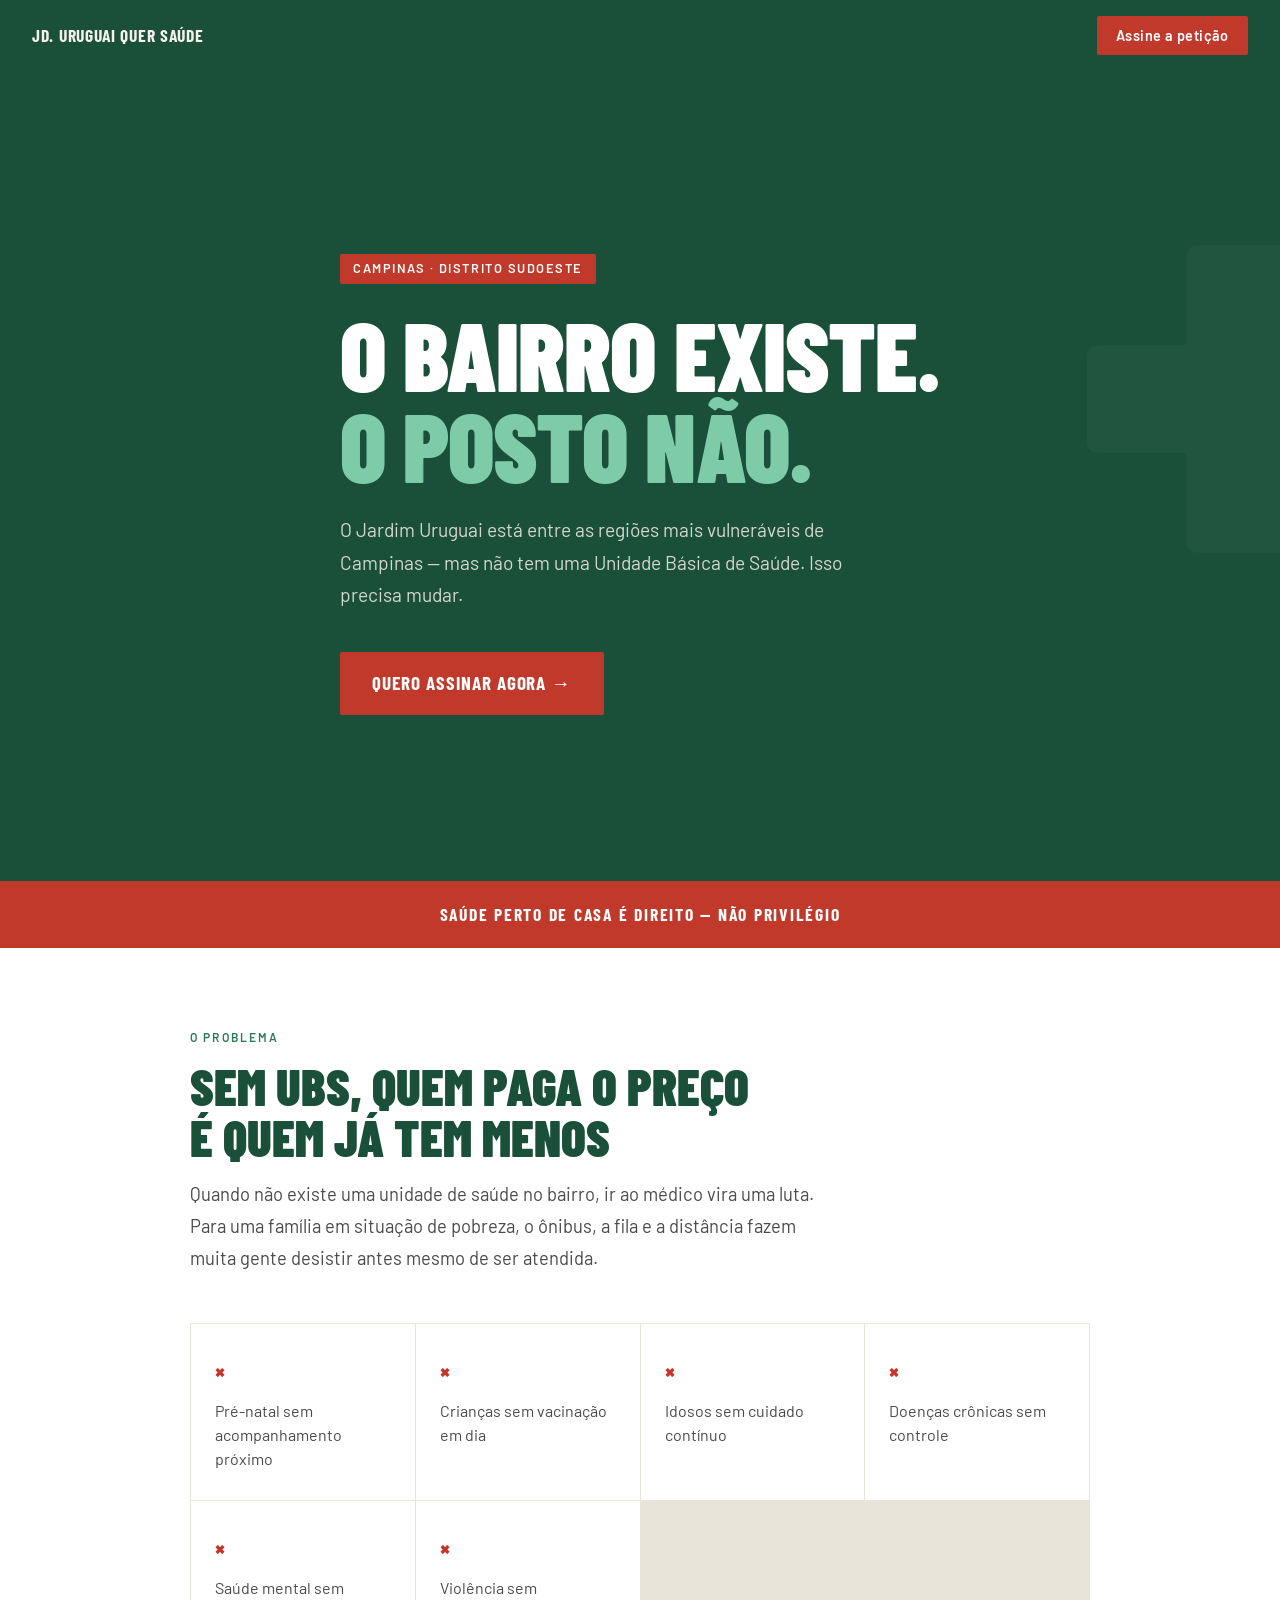
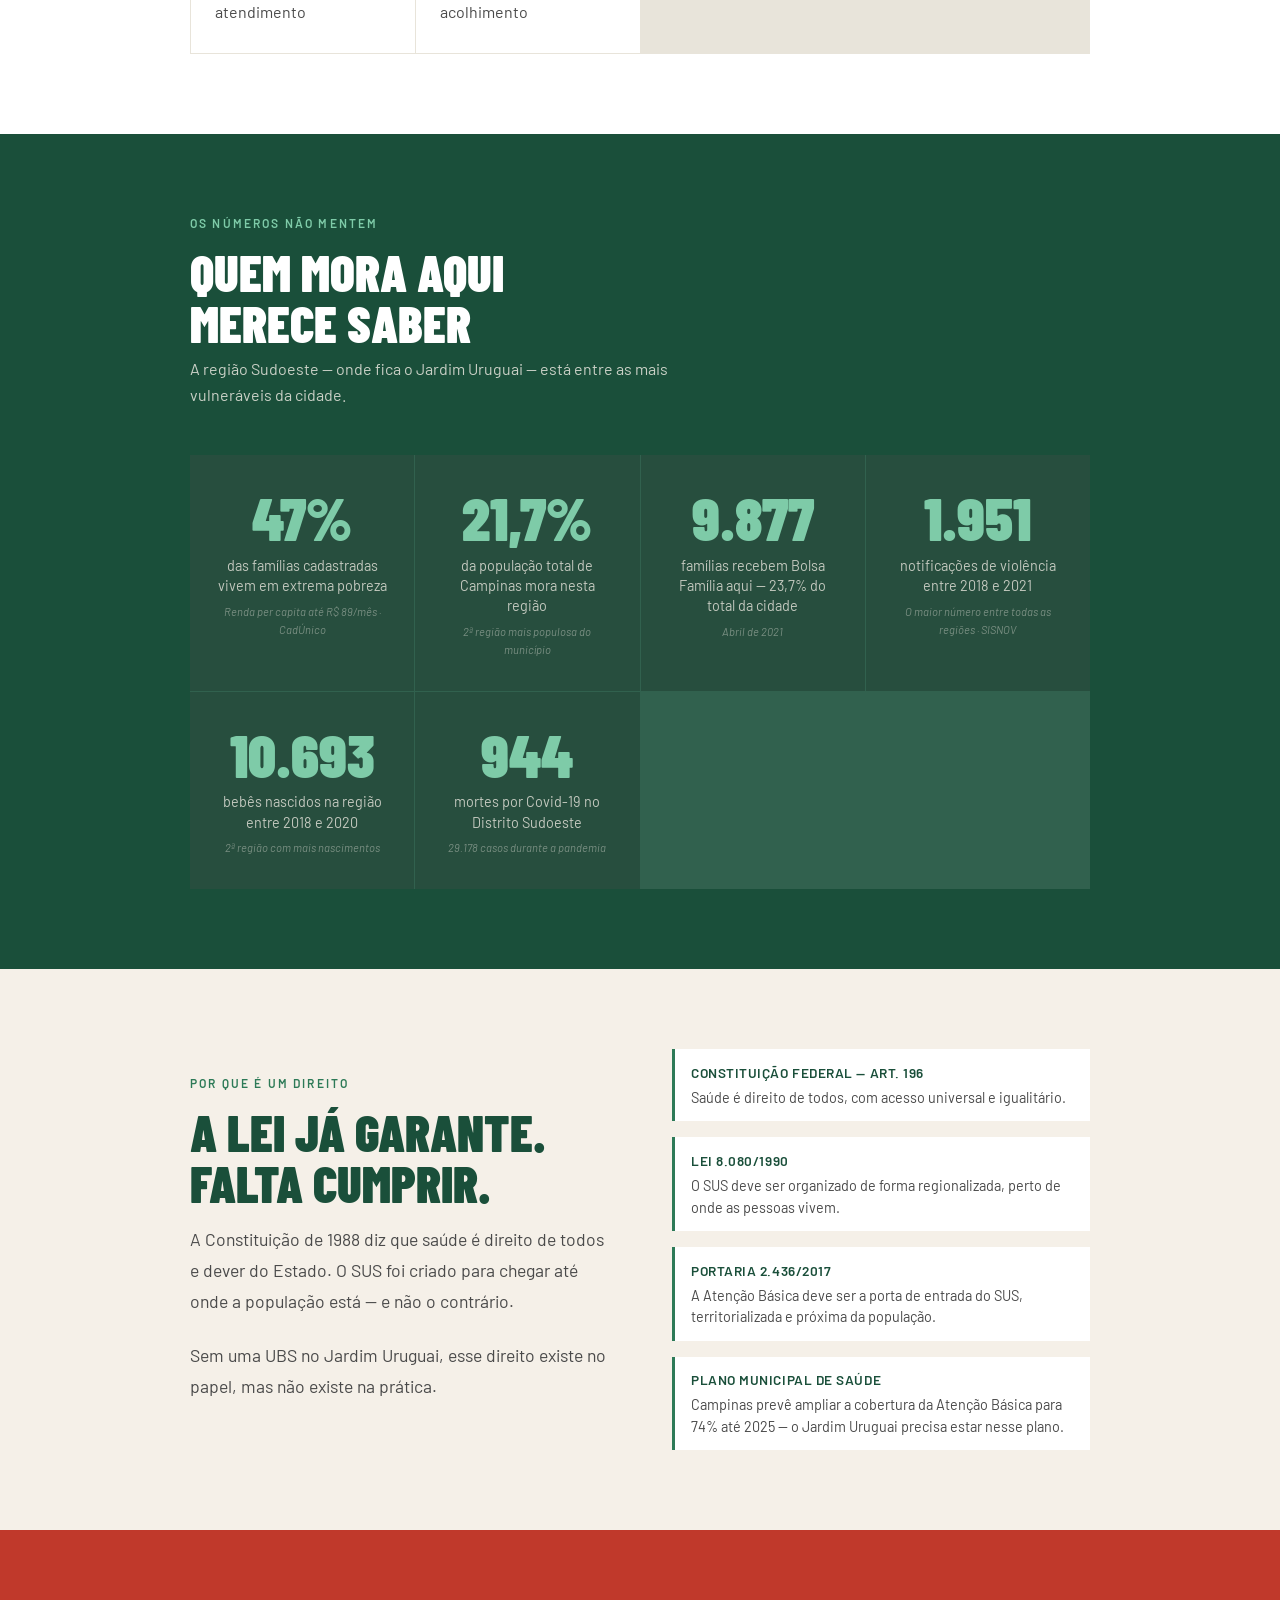
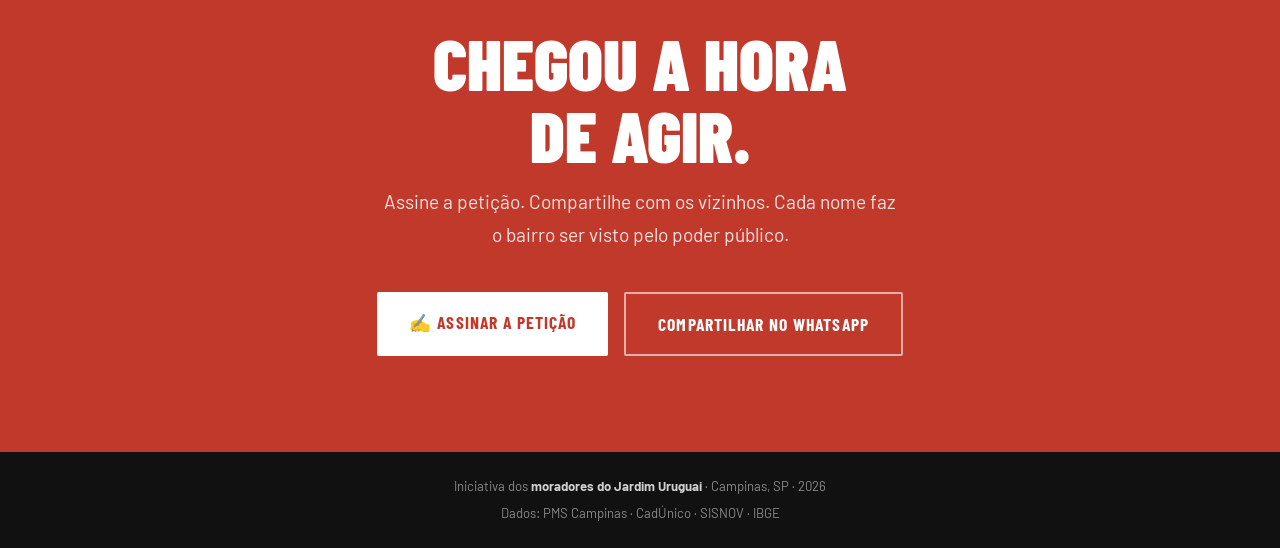
==== index.html @ 4e3ba36c "Add files via upload" ====
<!DOCTYPE html>
<html lang="pt-BR">
<head>
<meta charset="UTF-8">
<meta name="viewport" content="width=device-width, initial-scale=1.0">
<title>Jardim Uruguai Quer Saúde</title>
<link rel="preconnect" href="https://fonts.googleapis.com">
<link href="https://fonts.googleapis.com/css2?family=Barlow+Condensed:wght@700;900&family=Barlow:wght@400;500;600&display=swap" rel="stylesheet">
<style>
  *, *::before, *::after { box-sizing: border-box; margin: 0; padding: 0; }

  :root {
    --verde: #1a4f3a;
    --verde-claro: #2d7a57;
    --vermelho: #c0392b;
    --creme: #f5f0e8;
    --branco: #ffffff;
    --cinza: #4a4a4a;
    --cinza-claro: #e8e4da;
  }

  html { scroll-behavior: smooth; }

  body {
    font-family: 'Barlow', sans-serif;
    background: var(--creme);
    color: var(--cinza);
    line-height: 1.6;
  }

  /* NAV */
  nav {
    background: var(--verde);
    padding: 1rem 2rem;
    display: flex;
    justify-content: space-between;
    align-items: center;
    position: sticky;
    top: 0;
    z-index: 100;
  }
  nav .logo {
    font-family: 'Barlow Condensed', sans-serif;
    font-weight: 700;
    font-size: 1.1rem;
    color: var(--creme);
    letter-spacing: 0.04em;
    text-transform: uppercase;
  }
  nav a.btn-nav {
    background: var(--vermelho);
    color: #fff;
    padding: 0.5rem 1.2rem;
    border-radius: 2px;
    text-decoration: none;
    font-weight: 600;
    font-size: 0.9rem;
    letter-spacing: 0.03em;
    transition: background 0.2s;
  }
  nav a.btn-nav:hover { background: #a93226; }

  /* HERO */
  .hero {
    background: var(--verde);
    color: var(--creme);
    min-height: 90vh;
    display: flex;
    align-items: center;
    padding: 5rem 2rem 4rem;
    position: relative;
    overflow: hidden;
  }
  .hero::before {
    content: '+';
    font-family: 'Barlow Condensed', sans-serif;
    font-size: 60vw;
    font-weight: 900;
    color: rgba(255,255,255,0.03);
    position: absolute;
    right: -10vw;
    top: -10vw;
    line-height: 1;
    pointer-events: none;
  }
  .hero-inner {
    max-width: 760px;
    margin: 0 auto;
    position: relative;
    z-index: 1;
  }
  .hero-tag {
    display: inline-block;
    background: var(--vermelho);
    color: #fff;
    font-size: 0.8rem;
    font-weight: 600;
    letter-spacing: 0.12em;
    text-transform: uppercase;
    padding: 0.3rem 0.8rem;
    margin-bottom: 1.5rem;
    border-radius: 2px;
  }
  .hero h1 {
    font-family: 'Barlow Condensed', sans-serif;
    font-size: clamp(3rem, 8vw, 6rem);
    font-weight: 900;
    line-height: 0.95;
    text-transform: uppercase;
    letter-spacing: -0.01em;
    margin-bottom: 1.5rem;
    color: #fff;
  }
  .hero h1 em {
    color: #7ecba8;
    font-style: normal;
    display: block;
  }
  .hero p {
    font-size: 1.2rem;
    max-width: 540px;
    color: rgba(245,240,232,0.85);
    margin-bottom: 2.5rem;
    line-height: 1.7;
  }
  .hero .btn-hero {
    display: inline-block;
    background: var(--vermelho);
    color: #fff;
    padding: 1rem 2rem;
    font-family: 'Barlow Condensed', sans-serif;
    font-weight: 700;
    font-size: 1.2rem;
    letter-spacing: 0.05em;
    text-transform: uppercase;
    text-decoration: none;
    border-radius: 2px;
    transition: background 0.2s, transform 0.15s;
  }
  .hero .btn-hero:hover { background: #a93226; transform: translateY(-2px); }

  /* DIVIDER */
  .divider {
    background: var(--vermelho);
    color: #fff;
    text-align: center;
    padding: 1.2rem 2rem;
    font-family: 'Barlow Condensed', sans-serif;
    font-size: 1.1rem;
    font-weight: 700;
    letter-spacing: 0.1em;
    text-transform: uppercase;
  }

  /* SECTION */
  section { padding: 5rem 2rem; }
  .container { max-width: 900px; margin: 0 auto; }

  .section-label {
    font-size: 0.75rem;
    font-weight: 600;
    letter-spacing: 0.18em;
    text-transform: uppercase;
    color: var(--verde-claro);
    margin-bottom: 0.8rem;
    display: block;
  }
  .section-title {
    font-family: 'Barlow Condensed', sans-serif;
    font-size: clamp(2rem, 5vw, 3.2rem);
    font-weight: 900;
    text-transform: uppercase;
    line-height: 1;
    color: var(--verde);
    margin-bottom: 1rem;
  }

  /* PROBLEMA */
  .problema { background: var(--branco); }
  .problema p {
    font-size: 1.15rem;
    color: var(--cinza);
    max-width: 640px;
    margin-bottom: 3rem;
    line-height: 1.75;
  }
  .lista-dores {
    display: grid;
    grid-template-columns: repeat(auto-fit, minmax(220px, 1fr));
    gap: 1px;
    background: var(--cinza-claro);
    border: 1px solid var(--cinza-claro);
  }
  .dor-item {
    background: var(--branco);
    padding: 1.8rem 1.5rem;
    position: relative;
  }
  .dor-item::before {
    content: '×';
    font-family: 'Barlow Condensed', sans-serif;
    font-size: 1.5rem;
    font-weight: 900;
    color: var(--vermelho);
    display: block;
    margin-bottom: 0.5rem;
  }
  .dor-item p {
    font-size: 1rem;
    margin: 0;
    color: var(--cinza);
    line-height: 1.5;
  }

  /* NUMEROS */
  .numeros { background: var(--verde); color: var(--creme); }
  .numeros .section-label { color: #7ecba8; }
  .numeros .section-title { color: #fff; margin-bottom: 0.5rem; }
  .numeros > .container > p {
    color: rgba(245,240,232,0.8);
    font-size: 1rem;
    margin-bottom: 3rem;
    max-width: 500px;
  }
  .stats-grid {
    display: grid;
    grid-template-columns: repeat(auto-fit, minmax(200px, 1fr));
    gap: 1px;
    background: rgba(255,255,255,0.1);
  }
  .stat-card {
    background: rgba(0,0,0,0.2);
    padding: 2rem 1.5rem;
    text-align: center;
  }
  .stat-number {
    font-family: 'Barlow Condensed', sans-serif;
    font-size: clamp(2.5rem, 5vw, 3.8rem);
    font-weight: 900;
    color: #7ecba8;
    line-height: 1;
    display: block;
    margin-bottom: 0.5rem;
  }
  .stat-desc {
    font-size: 0.9rem;
    color: rgba(245,240,232,0.75);
    line-height: 1.4;
  }
  .stat-fonte {
    font-size: 0.7rem;
    color: rgba(245,240,232,0.4);
    margin-top: 0.4rem;
    font-style: italic;
  }

  /* DIREITO */
  .direito { background: var(--creme); }
  .direito-inner {
    display: grid;
    grid-template-columns: 1fr 1fr;
    gap: 4rem;
    align-items: center;
  }
  @media (max-width: 640px) {
    .direito-inner { grid-template-columns: 1fr; gap: 2rem; }
  }
  .direito p {
    font-size: 1.1rem;
    line-height: 1.75;
    color: var(--cinza);
    margin-bottom: 1.5rem;
  }
  .leis {
    display: flex;
    flex-direction: column;
    gap: 1rem;
  }
  .lei {
    border-left: 3px solid var(--verde-claro);
    padding: 0.8rem 1rem;
    background: var(--branco);
  }
  .lei strong {
    font-size: 0.85rem;
    font-weight: 600;
    color: var(--verde);
    display: block;
    margin-bottom: 0.2rem;
    text-transform: uppercase;
    letter-spacing: 0.04em;
  }
  .lei p {
    font-size: 0.9rem;
    color: var(--cinza);
    margin: 0;
    line-height: 1.5;
  }

  /* CTA */
  .cta {
    background: var(--vermelho);
    color: #fff;
    text-align: center;
    padding: 6rem 2rem;
  }
  .cta .section-title {
    color: #fff;
    font-size: clamp(2.5rem, 6vw, 4.5rem);
    margin-bottom: 1rem;
  }
  .cta > .container > p {
    font-size: 1.2rem;
    color: rgba(255,255,255,0.85);
    max-width: 520px;
    margin: 0 auto 2.5rem;
    line-height: 1.7;
  }
  .cta-buttons {
    display: flex;
    flex-wrap: wrap;
    gap: 1rem;
    justify-content: center;
  }
  .btn-cta {
    display: inline-block;
    padding: 1rem 2rem;
    font-family: 'Barlow Condensed', sans-serif;
    font-weight: 700;
    font-size: 1.1rem;
    letter-spacing: 0.06em;
    text-transform: uppercase;
    text-decoration: none;
    border-radius: 2px;
    transition: transform 0.15s, opacity 0.2s;
  }
  .btn-cta:hover { transform: translateY(-2px); opacity: 0.92; }
  .btn-cta.primario {
    background: #fff;
    color: var(--vermelho);
  }
  .btn-cta.secundario {
    background: transparent;
    color: #fff;
    border: 2px solid rgba(255,255,255,0.6);
  }

  /* FOOTER */
  footer {
    background: #111;
    color: rgba(255,255,255,0.5);
    text-align: center;
    padding: 1.5rem 2rem;
    font-size: 0.82rem;
  }
  footer strong { color: rgba(255,255,255,0.8); }

  /* ANIMAÇÕES */
  @keyframes fadeUp {
    from { opacity: 0; transform: translateY(24px); }
    to { opacity: 1; transform: translateY(0); }
  }
  .hero-inner > * {
    animation: fadeUp 0.7s ease both;
  }
  .hero-tag { animation-delay: 0.05s; }
  .hero h1 { animation-delay: 0.15s; }
  .hero p { animation-delay: 0.25s; }
  .hero .btn-hero { animation-delay: 0.35s; }
</style>
</head>
<body>

<nav>
  <span class="logo">Jd. Uruguai Quer Saúde</span>
  <a class="btn-nav" href="https://www.change.org/lutepelojd_uruguai" target="_blank">Assine a petição</a>
</nav>

<section class="hero">
  <div class="hero-inner">
    <span class="hero-tag">Campinas · Distrito Sudoeste</span>
    <h1>
      O bairro existe.
      <em>O posto não.</em>
    </h1>
    <p>
      O Jardim Uruguai está entre as regiões mais vulneráveis de Campinas —
      mas não tem uma Unidade Básica de Saúde. Isso precisa mudar.
    </p>
    <a class="btn-hero" href="https://www.change.org/lutepelojd_uruguai" target="_blank">
      Quero assinar agora →
    </a>
  </div>
</section>

<div class="divider">
  Saúde perto de casa é direito — não privilégio
</div>

<section class="problema">
  <div class="container">
    <span class="section-label">O problema</span>
    <h2 class="section-title">Sem UBS, quem paga o preço<br>é quem já tem menos</h2>
    <p>
      Quando não existe uma unidade de saúde no bairro, ir ao médico
      vira uma luta. Para uma família em situação de pobreza, o ônibus,
      a fila e a distância fazem muita gente desistir antes mesmo de ser atendida.
    </p>
    <div class="lista-dores">
      <div class="dor-item"><p>Pré-natal sem acompanhamento próximo</p></div>
      <div class="dor-item"><p>Crianças sem vacinação em dia</p></div>
      <div class="dor-item"><p>Idosos sem cuidado contínuo</p></div>
      <div class="dor-item"><p>Doenças crônicas sem controle</p></div>
      <div class="dor-item"><p>Saúde mental sem atendimento</p></div>
      <div class="dor-item"><p>Violência sem acolhimento</p></div>
    </div>
  </div>
</section>

<section class="numeros">
  <div class="container">
    <span class="section-label">Os números não mentem</span>
    <h2 class="section-title">Quem mora aqui<br>merece saber</h2>
    <p>A região Sudoeste — onde fica o Jardim Uruguai — está entre as mais vulneráveis da cidade.</p>
    <div class="stats-grid">
      <div class="stat-card">
        <span class="stat-number">47%</span>
        <p class="stat-desc">das famílias cadastradas vivem em extrema pobreza</p>
        <p class="stat-fonte">Renda per capita até R$ 89/mês · CadÚnico</p>
      </div>
      <div class="stat-card">
        <span class="stat-number">21,7%</span>
        <p class="stat-desc">da população total de Campinas mora nesta região</p>
        <p class="stat-fonte">2ª região mais populosa do município</p>
      </div>
      <div class="stat-card">
        <span class="stat-number">9.877</span>
        <p class="stat-desc">famílias recebem Bolsa Família aqui — 23,7% do total da cidade</p>
        <p class="stat-fonte">Abril de 2021</p>
      </div>
      <div class="stat-card">
        <span class="stat-number">1.951</span>
        <p class="stat-desc">notificações de violência entre 2018 e 2021</p>
        <p class="stat-fonte">O maior número entre todas as regiões · SISNOV</p>
      </div>
      <div class="stat-card">
        <span class="stat-number">10.693</span>
        <p class="stat-desc">bebês nascidos na região entre 2018 e 2020</p>
        <p class="stat-fonte">2ª região com mais nascimentos</p>
      </div>
      <div class="stat-card">
        <span class="stat-number">944</span>
        <p class="stat-desc">mortes por Covid-19 no Distrito Sudoeste</p>
        <p class="stat-fonte">29.178 casos durante a pandemia</p>
      </div>
    </div>
  </div>
</section>

<section class="direito">
  <div class="container">
    <div class="direito-inner">
      <div>
        <span class="section-label">Por que é um direito</span>
        <h2 class="section-title">A lei já garante.<br>Falta cumprir.</h2>
        <p>
          A Constituição de 1988 diz que saúde é direito de todos e dever do Estado.
          O SUS foi criado para chegar até onde a população está — e não o contrário.
        </p>
        <p>
          Sem uma UBS no Jardim Uruguai, esse direito existe no papel,
          mas não existe na prática.
        </p>
      </div>
      <div class="leis">
        <div class="lei">
          <strong>Constituição Federal — Art. 196</strong>
          <p>Saúde é direito de todos, com acesso universal e igualitário.</p>
        </div>
        <div class="lei">
          <strong>Lei 8.080/1990</strong>
          <p>O SUS deve ser organizado de forma regionalizada, perto de onde as pessoas vivem.</p>
        </div>
        <div class="lei">
          <strong>Portaria 2.436/2017</strong>
          <p>A Atenção Básica deve ser a porta de entrada do SUS, territorializada e próxima da população.</p>
        </div>
        <div class="lei">
          <strong>Plano Municipal de Saúde</strong>
          <p>Campinas prevê ampliar a cobertura da Atenção Básica para 74% até 2025 — o Jardim Uruguai precisa estar nesse plano.</p>
        </div>
      </div>
    </div>
  </div>
</section>

<section class="cta">
  <div class="container">
    <h2 class="section-title">Chegou a hora<br>de agir.</h2>
    <p>
      Assine a petição. Compartilhe com os vizinhos. 
      Cada nome faz o bairro ser visto pelo poder público.
    </p>
    <div class="cta-buttons">
      <a class="btn-cta primario" href="https://www.change.org/lutepelojd_uruguai" target="_blank">
        ✍ Assinar a petição
      </a>
   <a class="btn-cta secundario" href="https://wa.me/?text=O%20Jardim%20Uruguai%20não%20tem%20UBS.%20Assine%20a%20petição%20e%20ajude%20a%20mudar%20isso!%20%E2%9C%8D%20https%3A%2F%2Fwww.change.org%2Flutepelojd_uruguai" target="_blank">
  Compartilhar no WhatsApp
      </a>
    </div>
  </div>
</section>

<footer>
  <p>Iniciativa dos <strong>moradores do Jardim Uruguai</strong> · Campinas, SP · 2026</p>
  <p style="margin-top: 0.4rem;">Dados: PMS Campinas · CadÚnico · SISNOV · IBGE</p>
</footer>

</body>
</html>
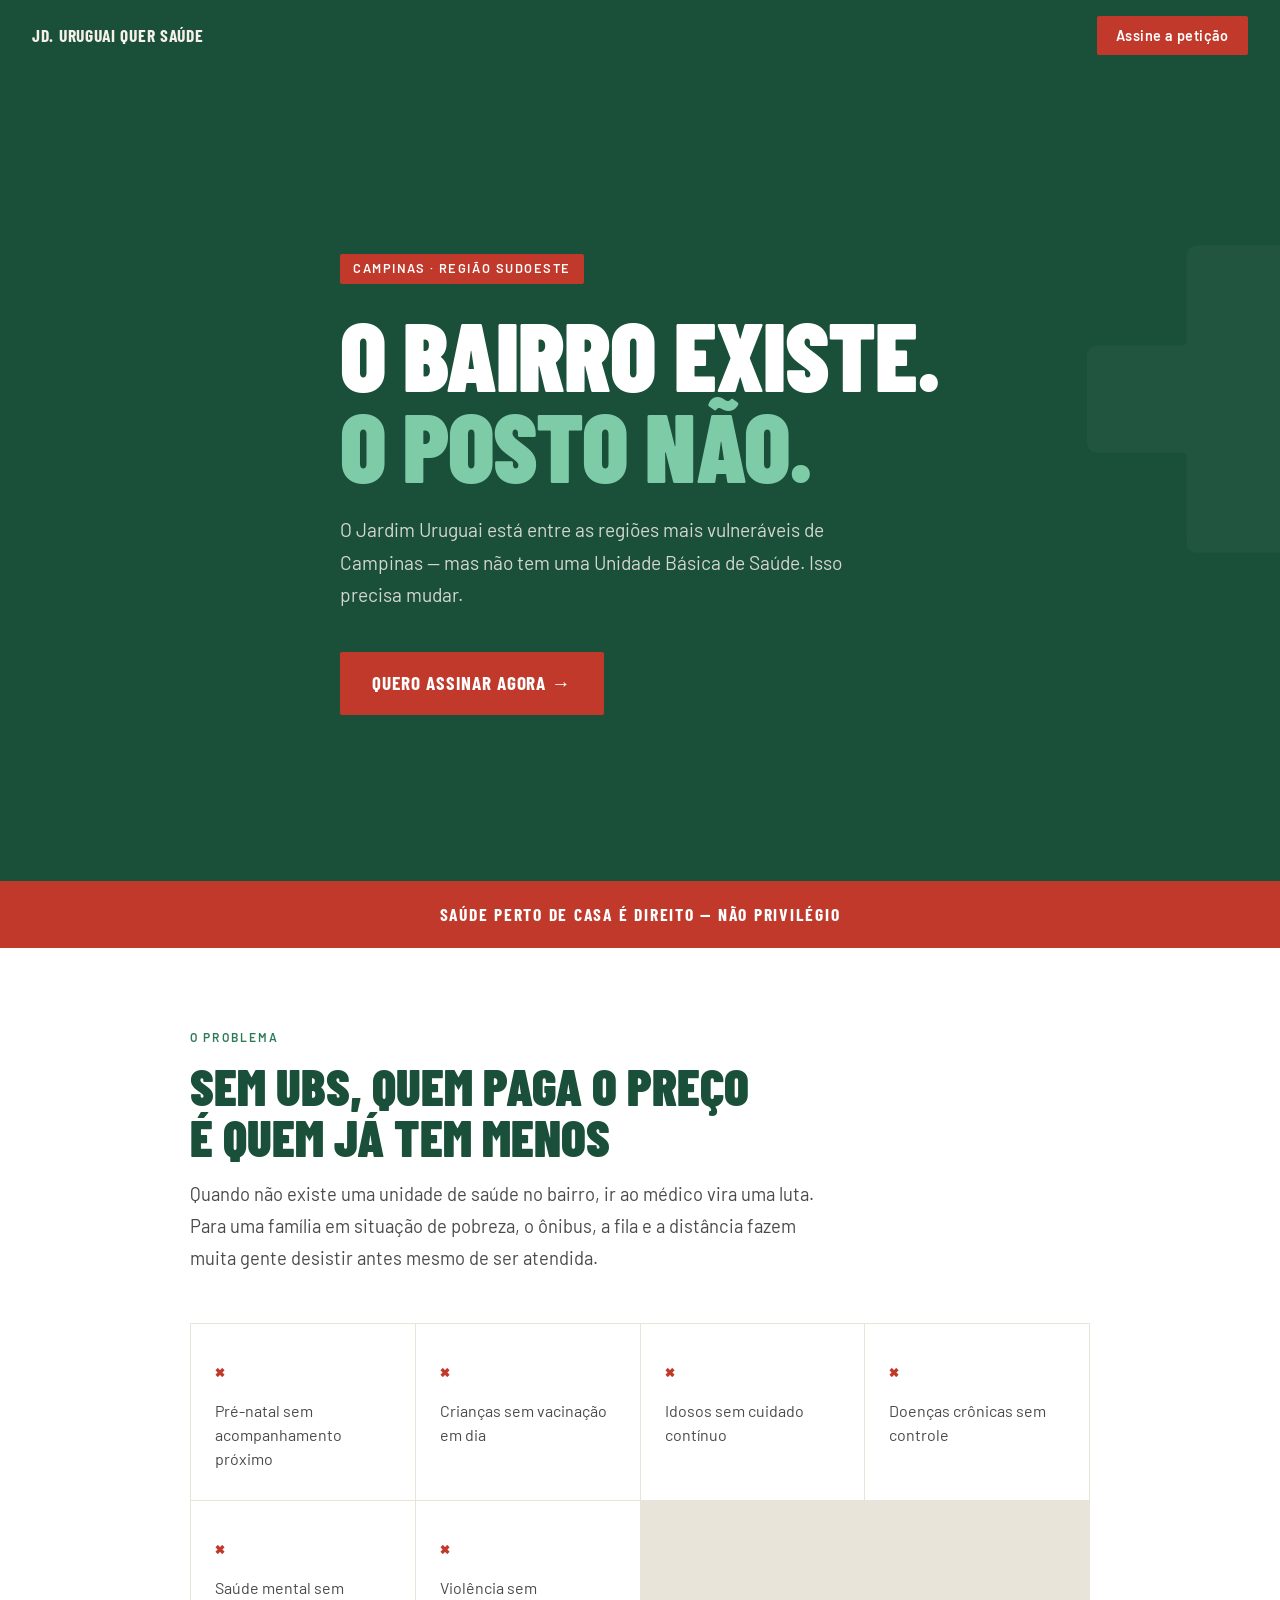
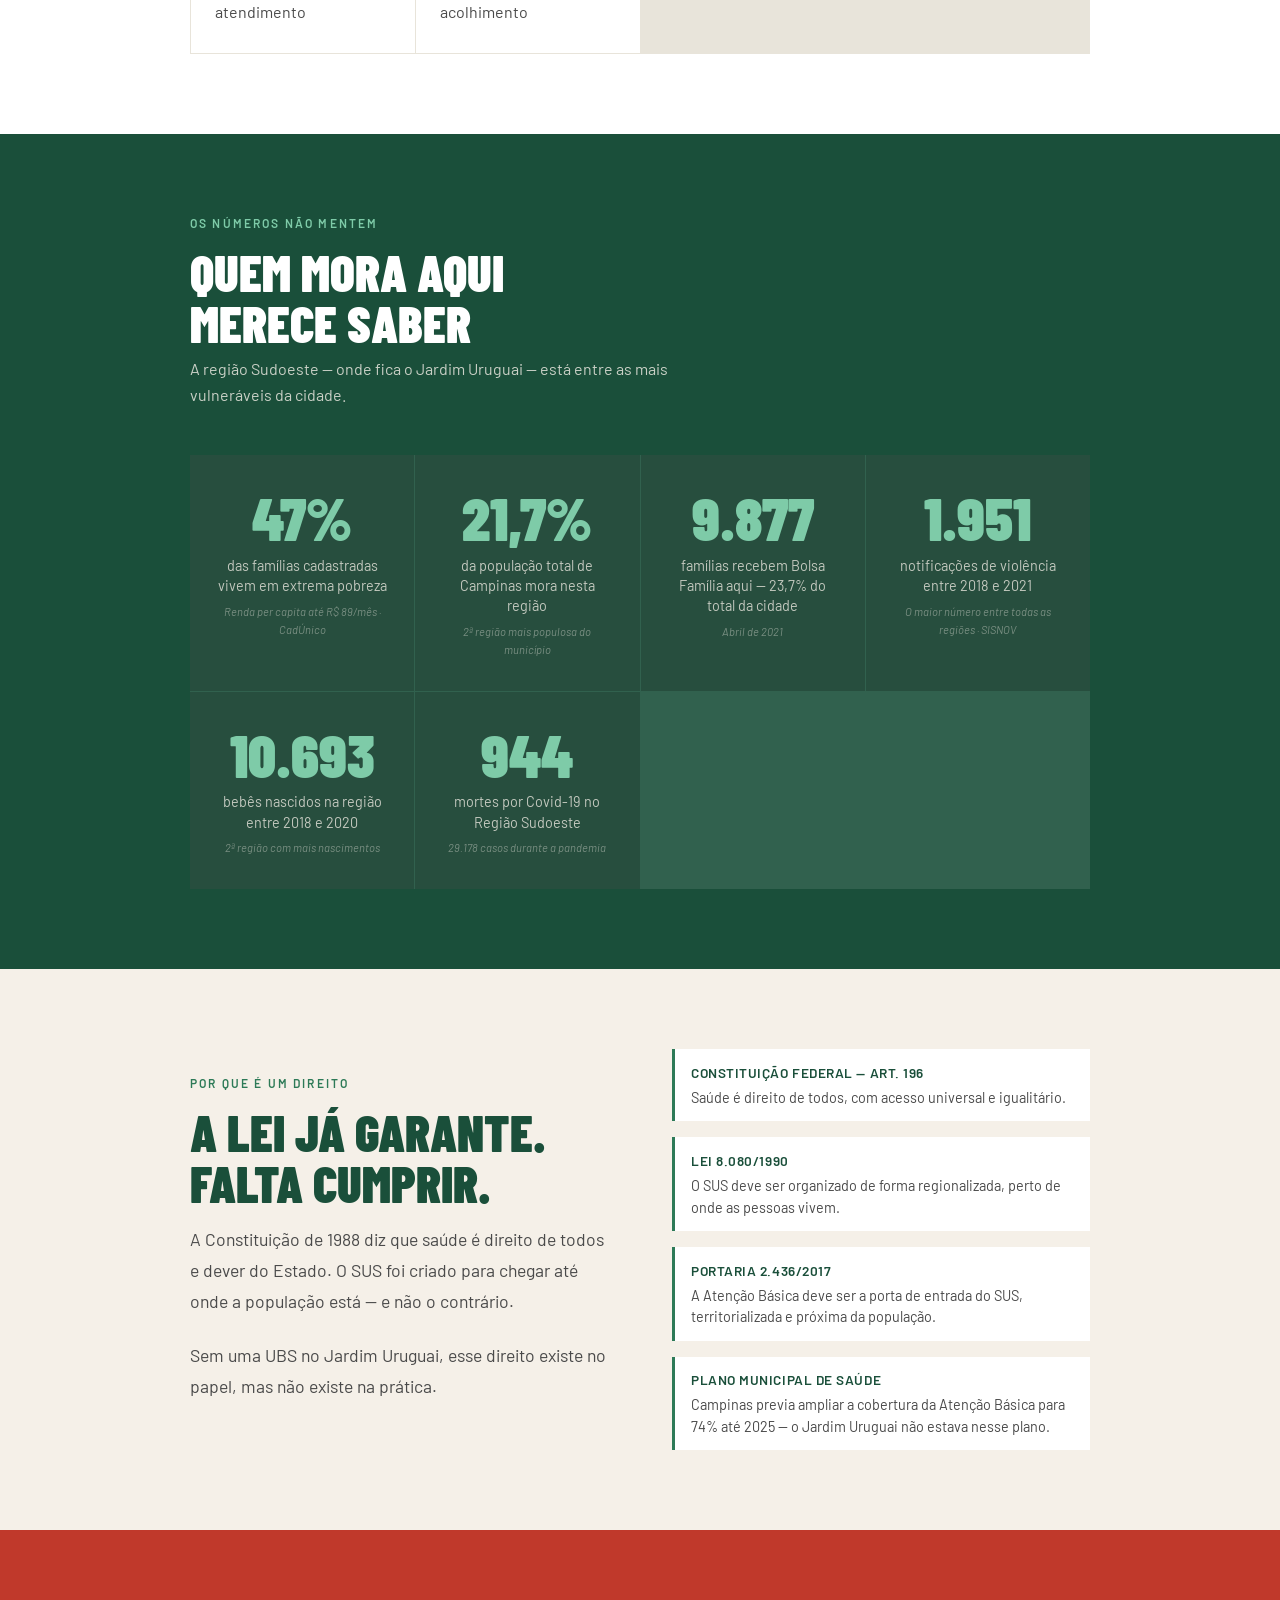
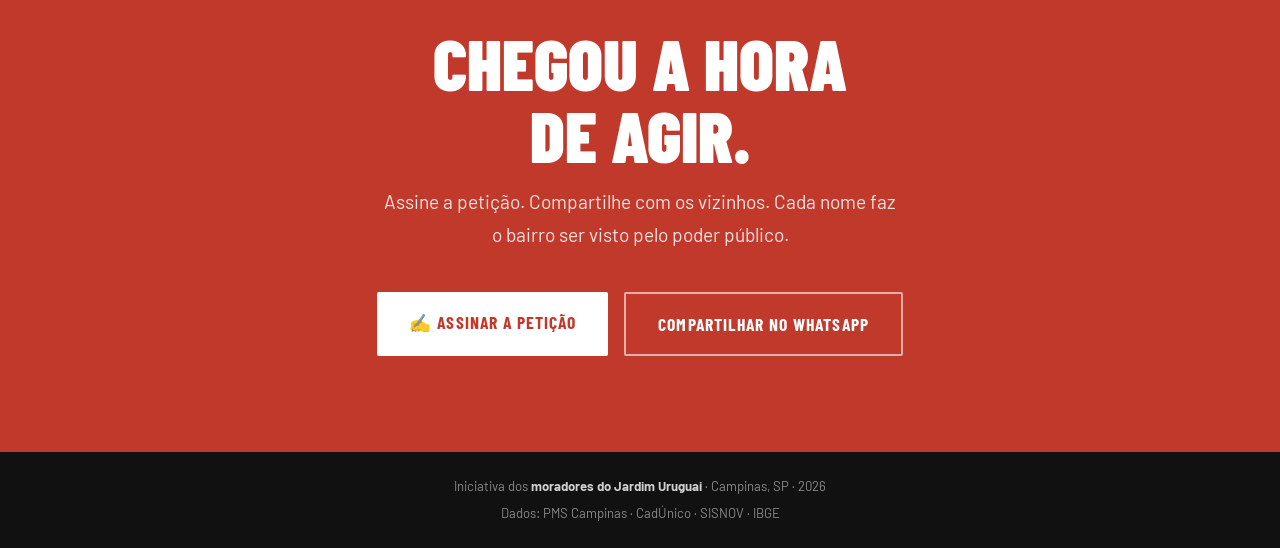
==== commit 895c4a74: "Update index.html" ====
--- a/index.html
+++ b/index.html
@@ -378,7 +378,7 @@
 
 <section class="hero">
   <div class="hero-inner">
-    <span class="hero-tag">Campinas · Distrito Sudoeste</span>
+    <span class="hero-tag">Campinas · Região Sudoeste</span>
     <h1>
       O bairro existe.
       <em>O posto não.</em>
@@ -450,7 +450,7 @@
       </div>
       <div class="stat-card">
         <span class="stat-number">944</span>
-        <p class="stat-desc">mortes por Covid-19 no Distrito Sudoeste</p>
+        <p class="stat-desc">mortes por Covid-19 no Região Sudoeste</p>
         <p class="stat-fonte">29.178 casos durante a pandemia</p>
       </div>
     </div>
@@ -487,7 +487,7 @@
         </div>
         <div class="lei">
           <strong>Plano Municipal de Saúde</strong>
-          <p>Campinas prevê ampliar a cobertura da Atenção Básica para 74% até 2025 — o Jardim Uruguai precisa estar nesse plano.</p>
+          <p>Campinas previa ampliar a cobertura da Atenção Básica para 74% até 2025 — o Jardim Uruguai não estava nesse plano.</p>
         </div>
       </div>
     </div>
@@ -518,4 +518,4 @@
 </footer>
 
 </body>
-</html>+</html>
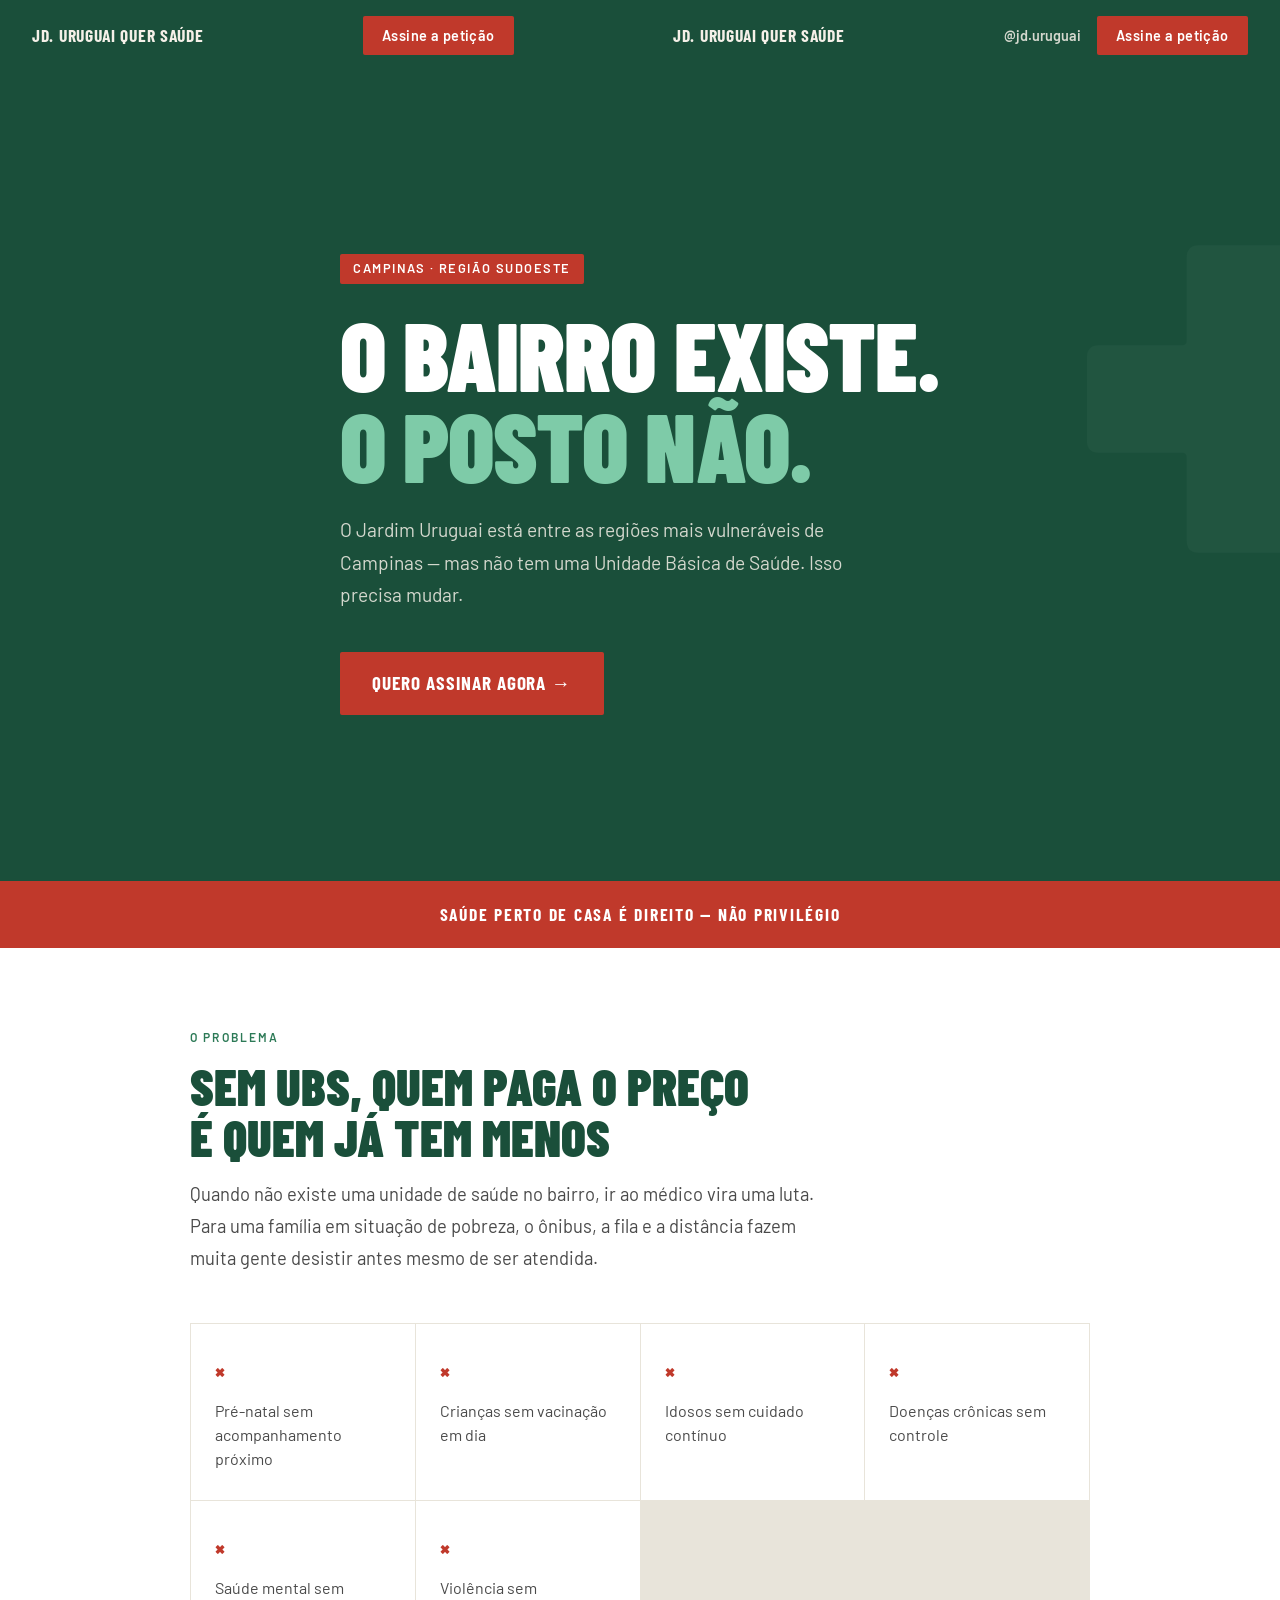
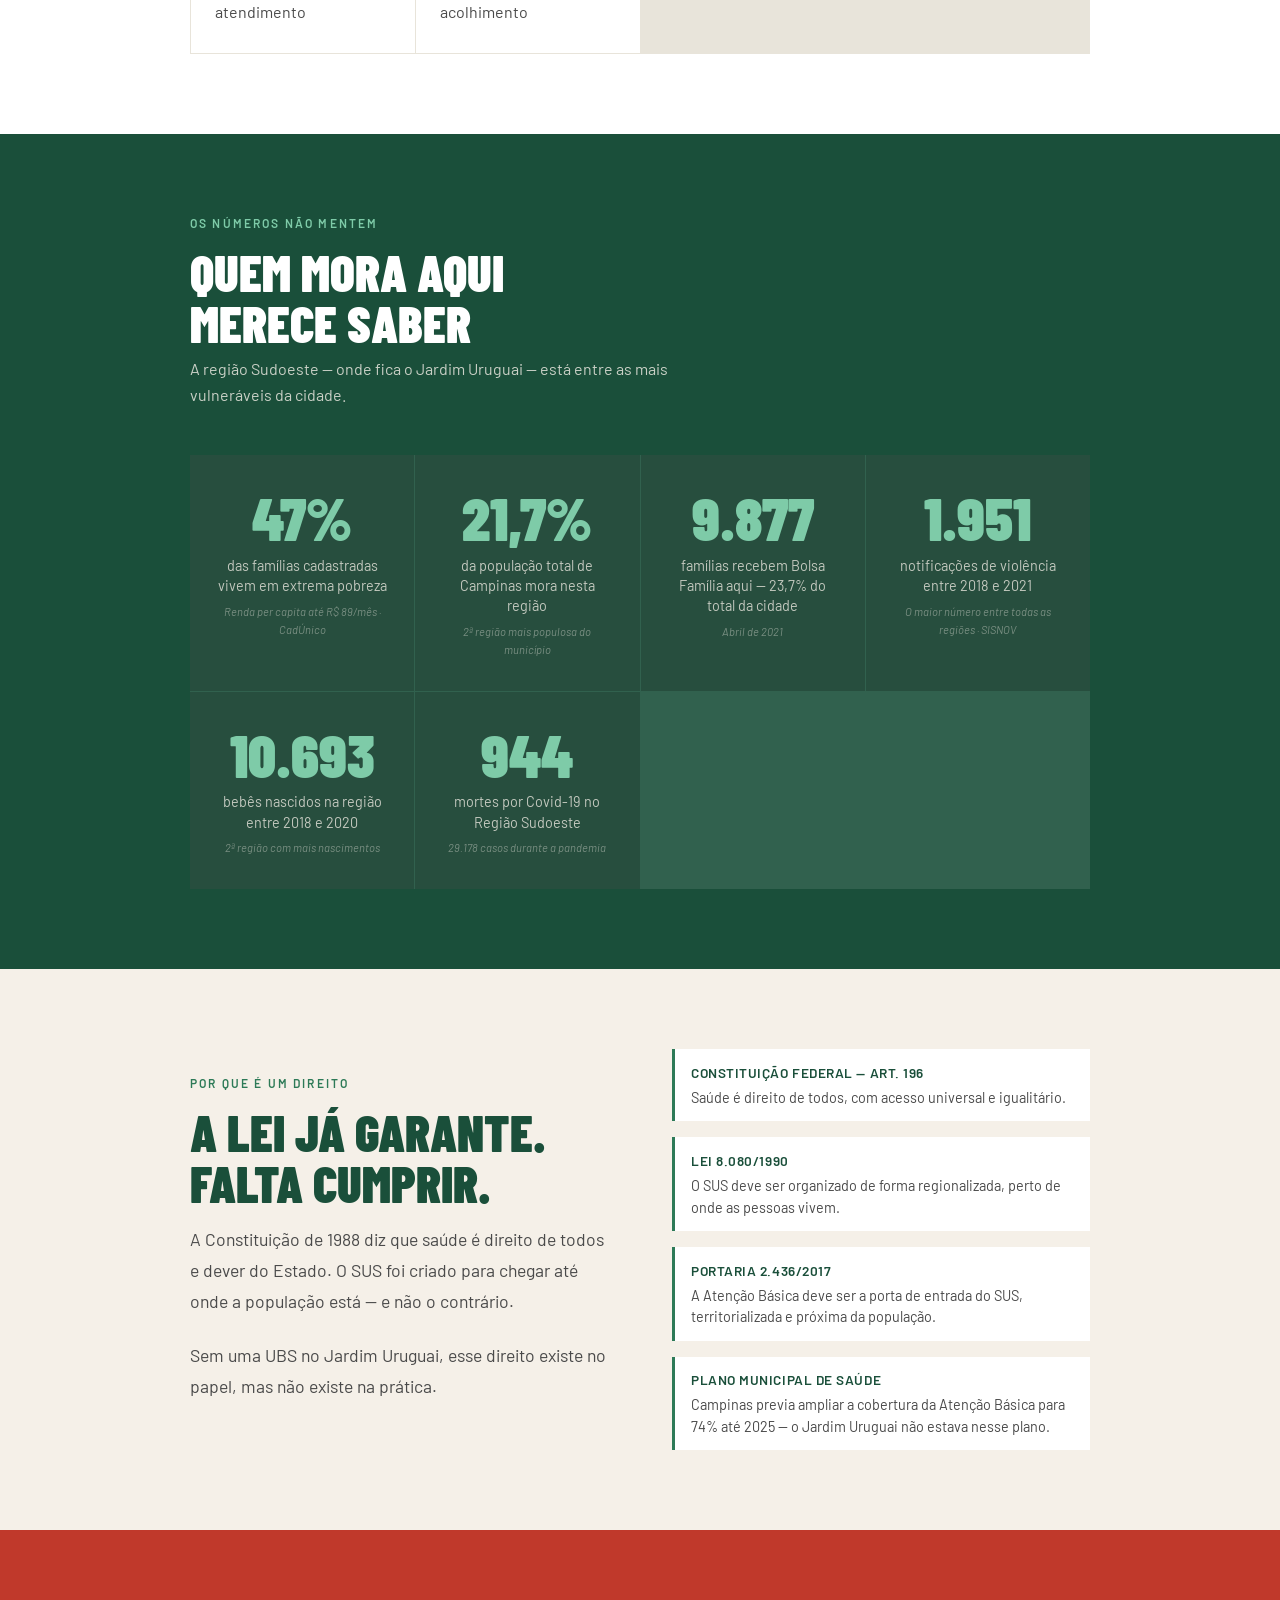
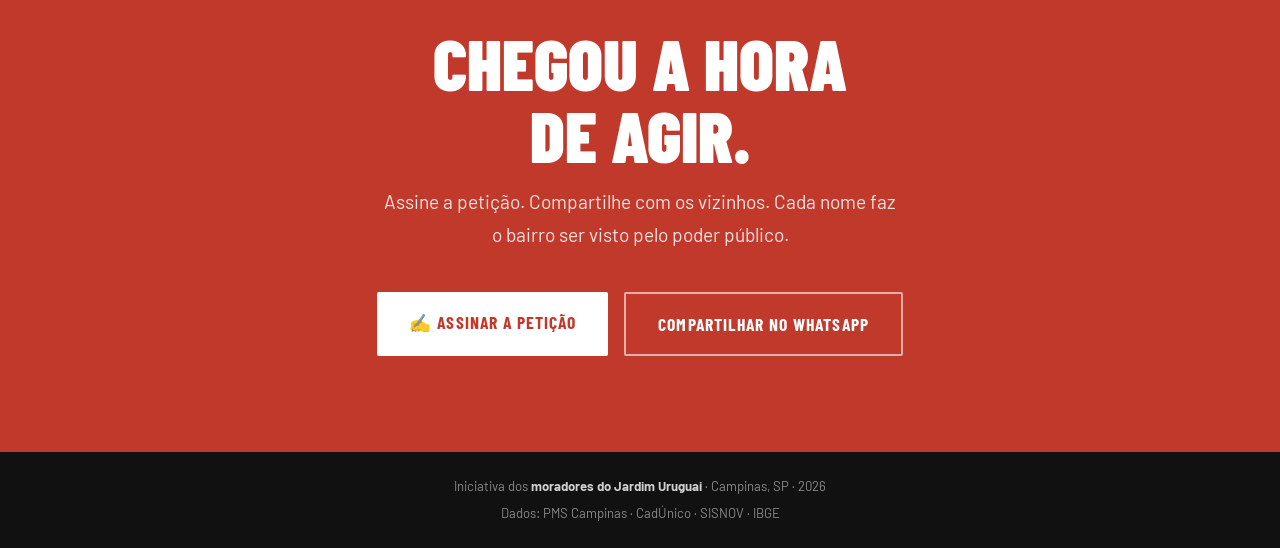
==== commit df7da6d1: "Update index.html" ====
--- a/index.html
+++ b/index.html
@@ -372,8 +372,15 @@
 <body>
 
 <nav>
-  <span class="logo">Jd. Uruguai Quer Saúde</span>
+  <span class="logo">Jd. Uruguai quer Saúde</span>
   <a class="btn-nav" href="https://www.change.org/lutepelojd_uruguai" target="_blank">Assine a petição</a>
+   <span class="logo">Jd. Uruguai quer Saúde</span>
+  <div style="display:flex; align-items:center; gap:1rem;">
+    <a href="https://www.instagram.com/jd.uruguai/" target="_blank" style="color:var(--creme); font-size:0.9rem; font-weight:600; text-decoration:none; opacity:0.85; transition:opacity 0.2s;" onmouseover="this.style.opacity=1" onmouseout="this.style.opacity=0.85">
+      @jd.uruguai
+    </a>
+    <a class="btn-nav" href="https://www.change.org/lutepelojd_uruguai" target="_blank">Assine a petição</a>
+  </div>
 </nav>
 
 <section class="hero">
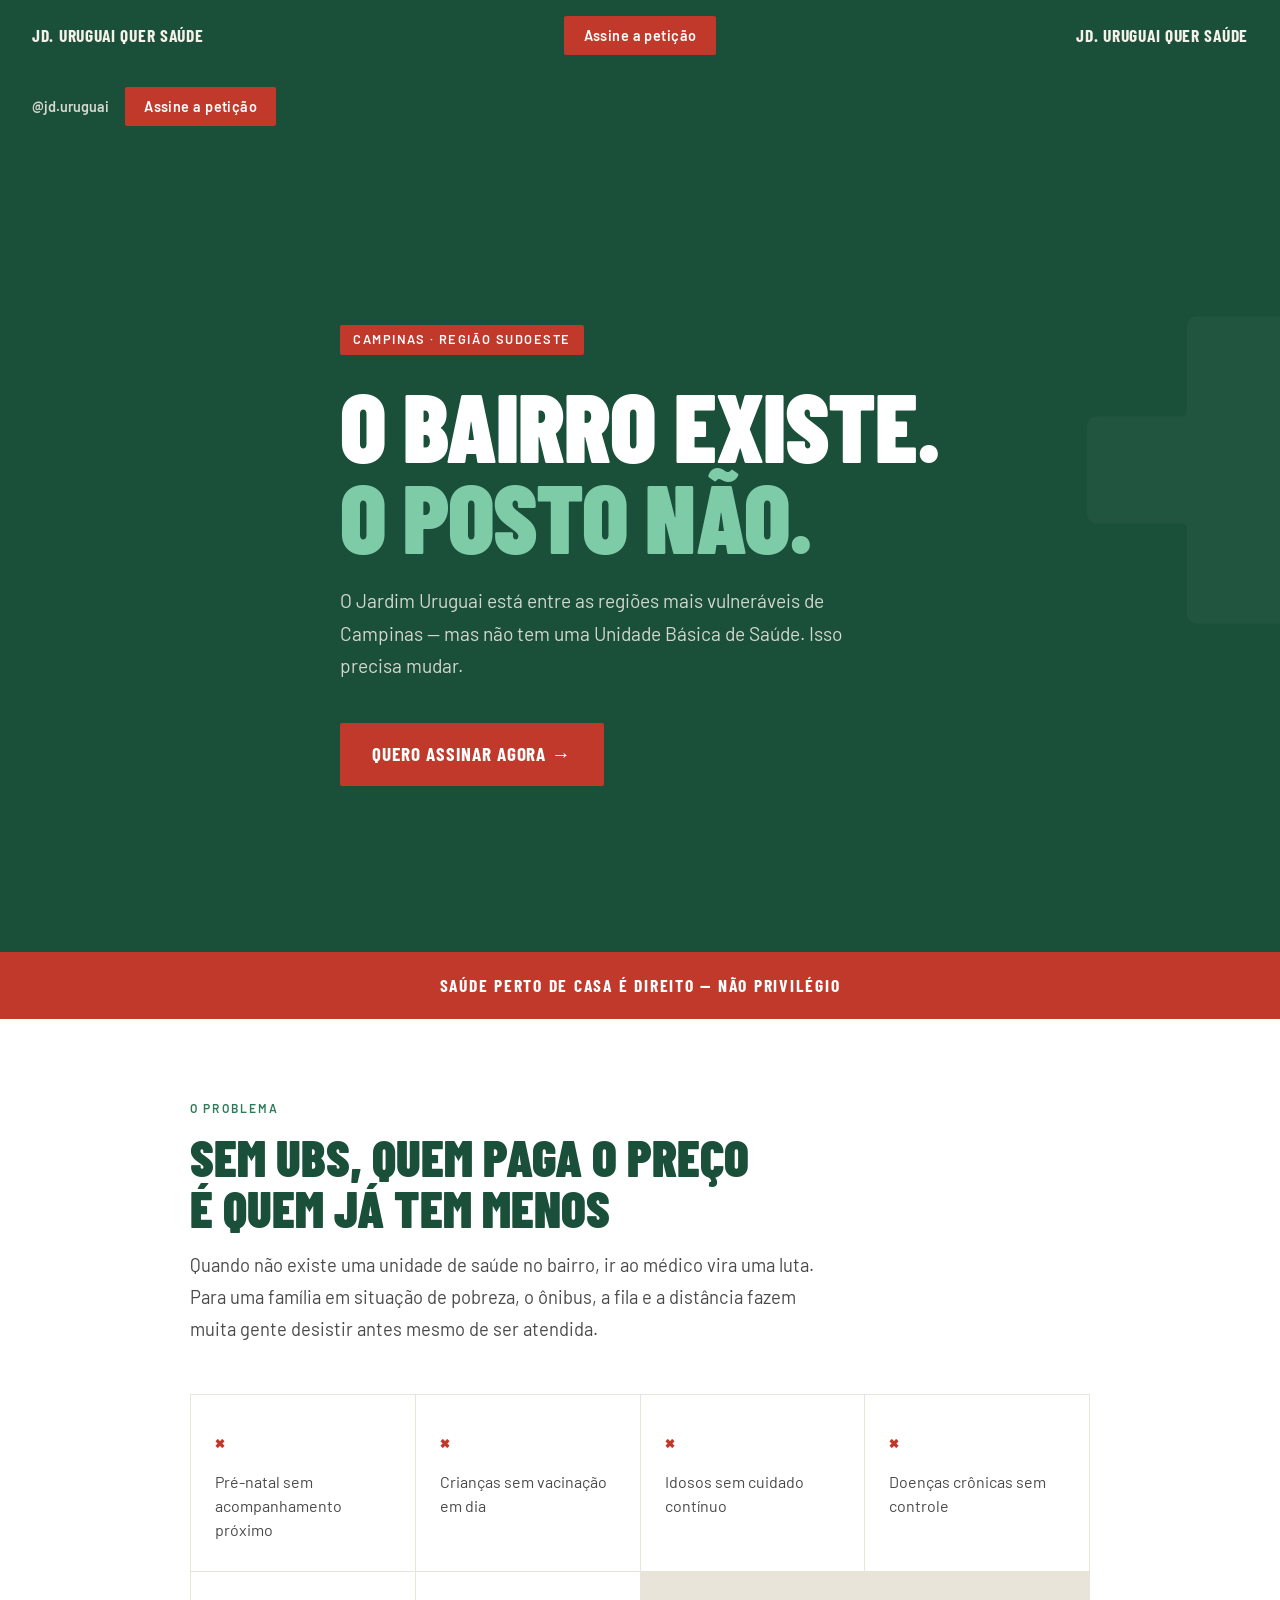
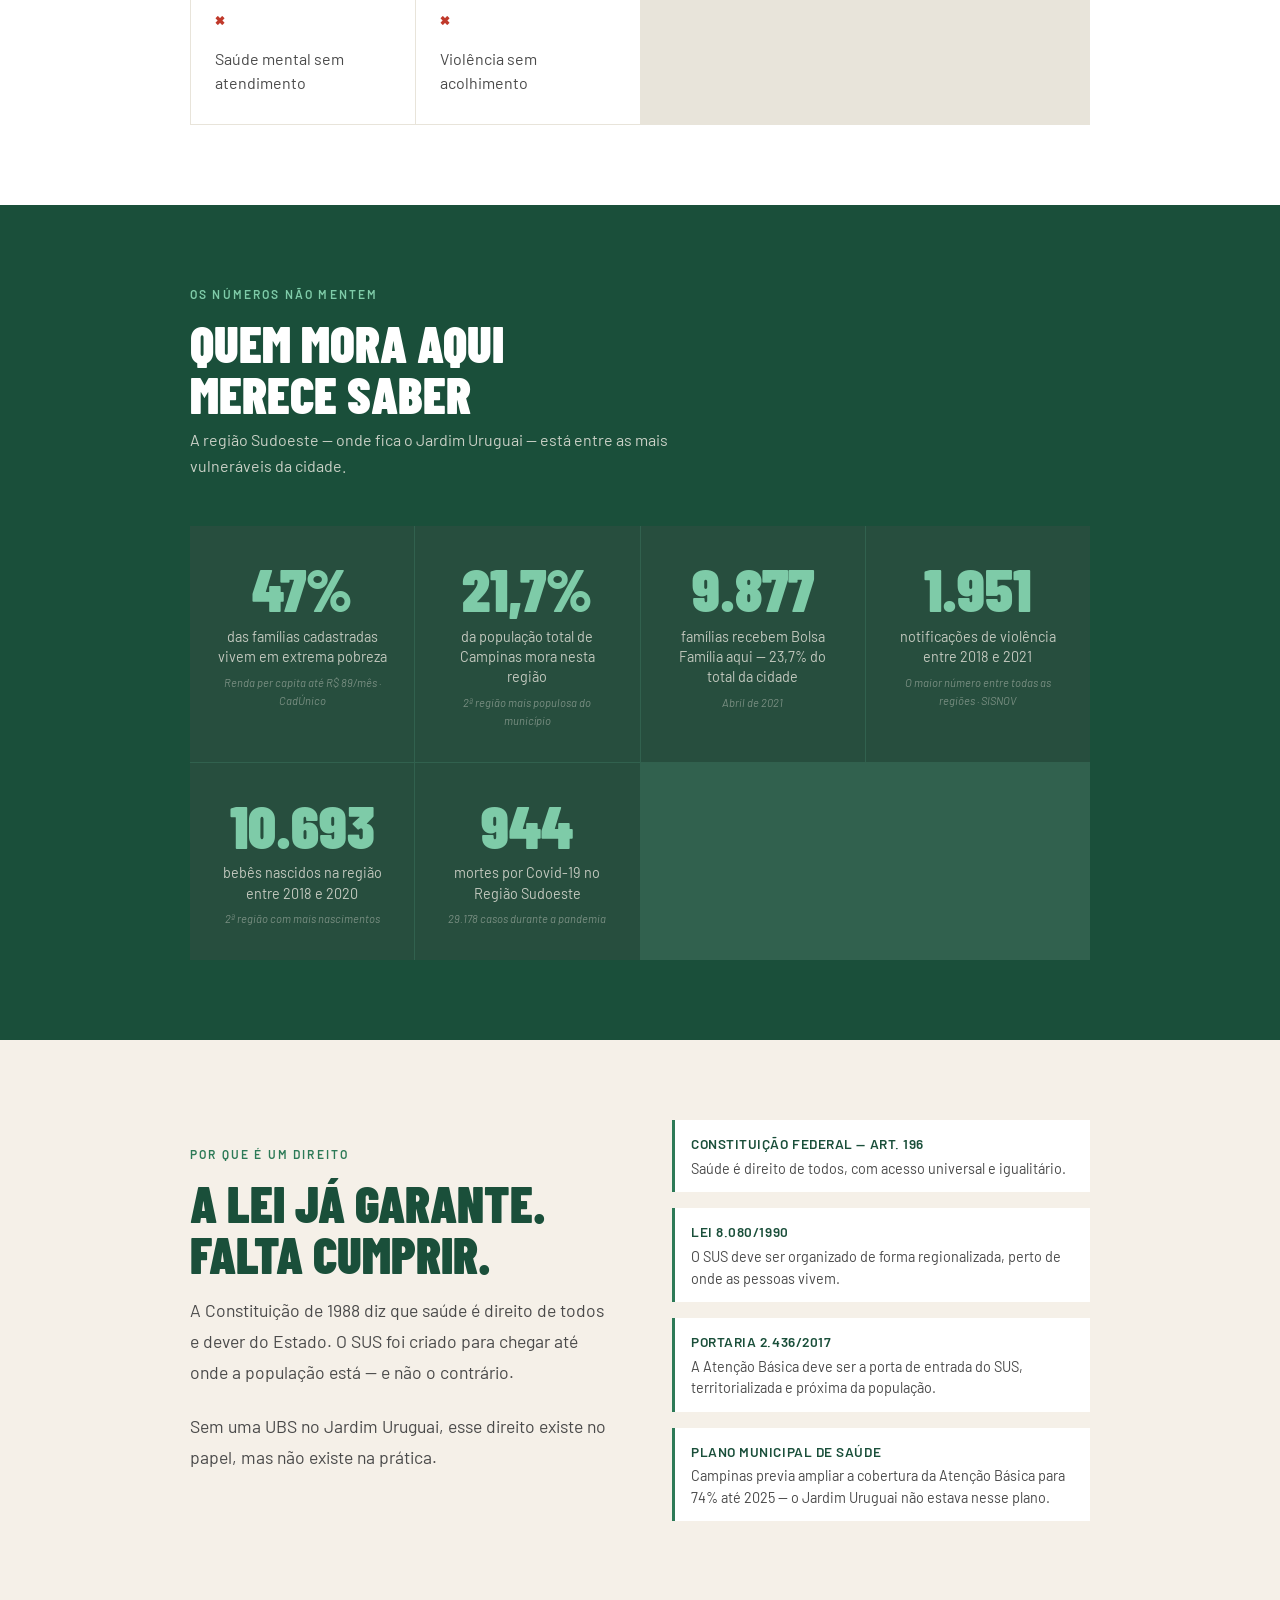
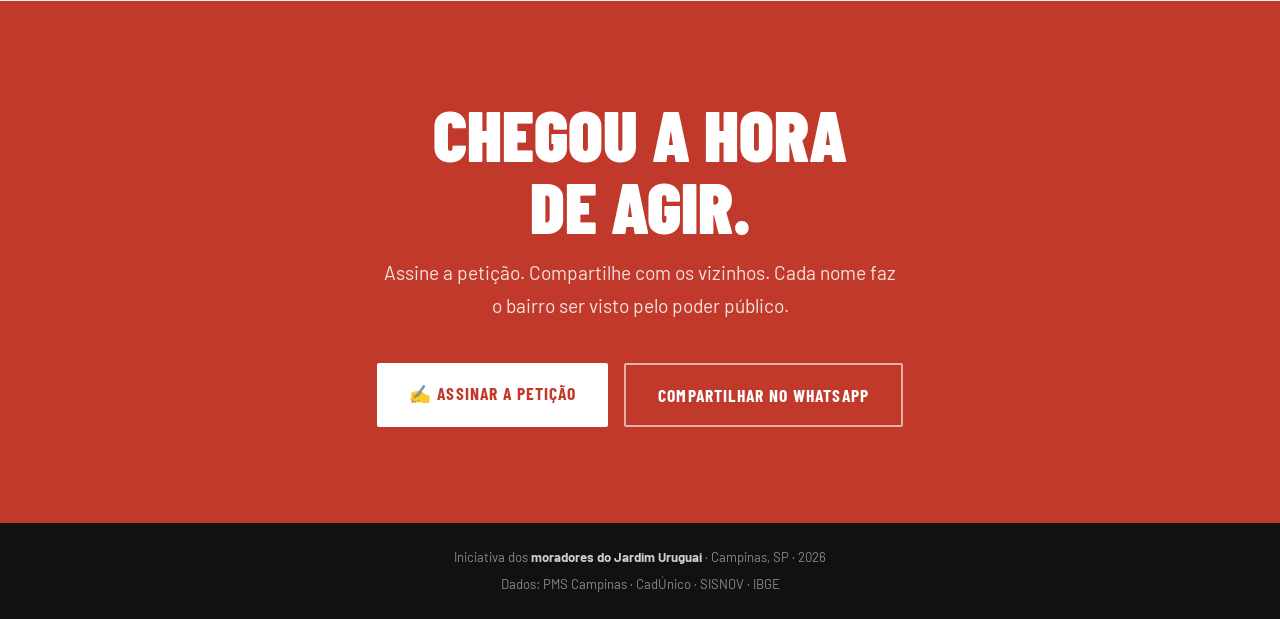
==== commit 2a2e1dee: "Update index.html" ====
--- a/index.html
+++ b/index.html
@@ -3,7 +3,7 @@
 <head>
 <meta charset="UTF-8">
 <meta name="viewport" content="width=device-width, initial-scale=1.0">
-<title>Jardim Uruguai Quer Saúde</title>
+<title>Jardim Uruguai quer Saúde</title>
 <link rel="preconnect" href="https://fonts.googleapis.com">
 <link href="https://fonts.googleapis.com/css2?family=Barlow+Condensed:wght@700;900&family=Barlow:wght@400;500;600&display=swap" rel="stylesheet">
 <style>
@@ -374,7 +374,8 @@
 <nav>
   <span class="logo">Jd. Uruguai quer Saúde</span>
   <a class="btn-nav" href="https://www.change.org/lutepelojd_uruguai" target="_blank">Assine a petição</a>
-   <span class="logo">Jd. Uruguai quer Saúde</span>
+   <span class="logo">Jd. Uruguai quer Saúde</span></nav>
+ <nav>
   <div style="display:flex; align-items:center; gap:1rem;">
     <a href="https://www.instagram.com/jd.uruguai/" target="_blank" style="color:var(--creme); font-size:0.9rem; font-weight:600; text-decoration:none; opacity:0.85; transition:opacity 0.2s;" onmouseover="this.style.opacity=1" onmouseout="this.style.opacity=0.85">
       @jd.uruguai
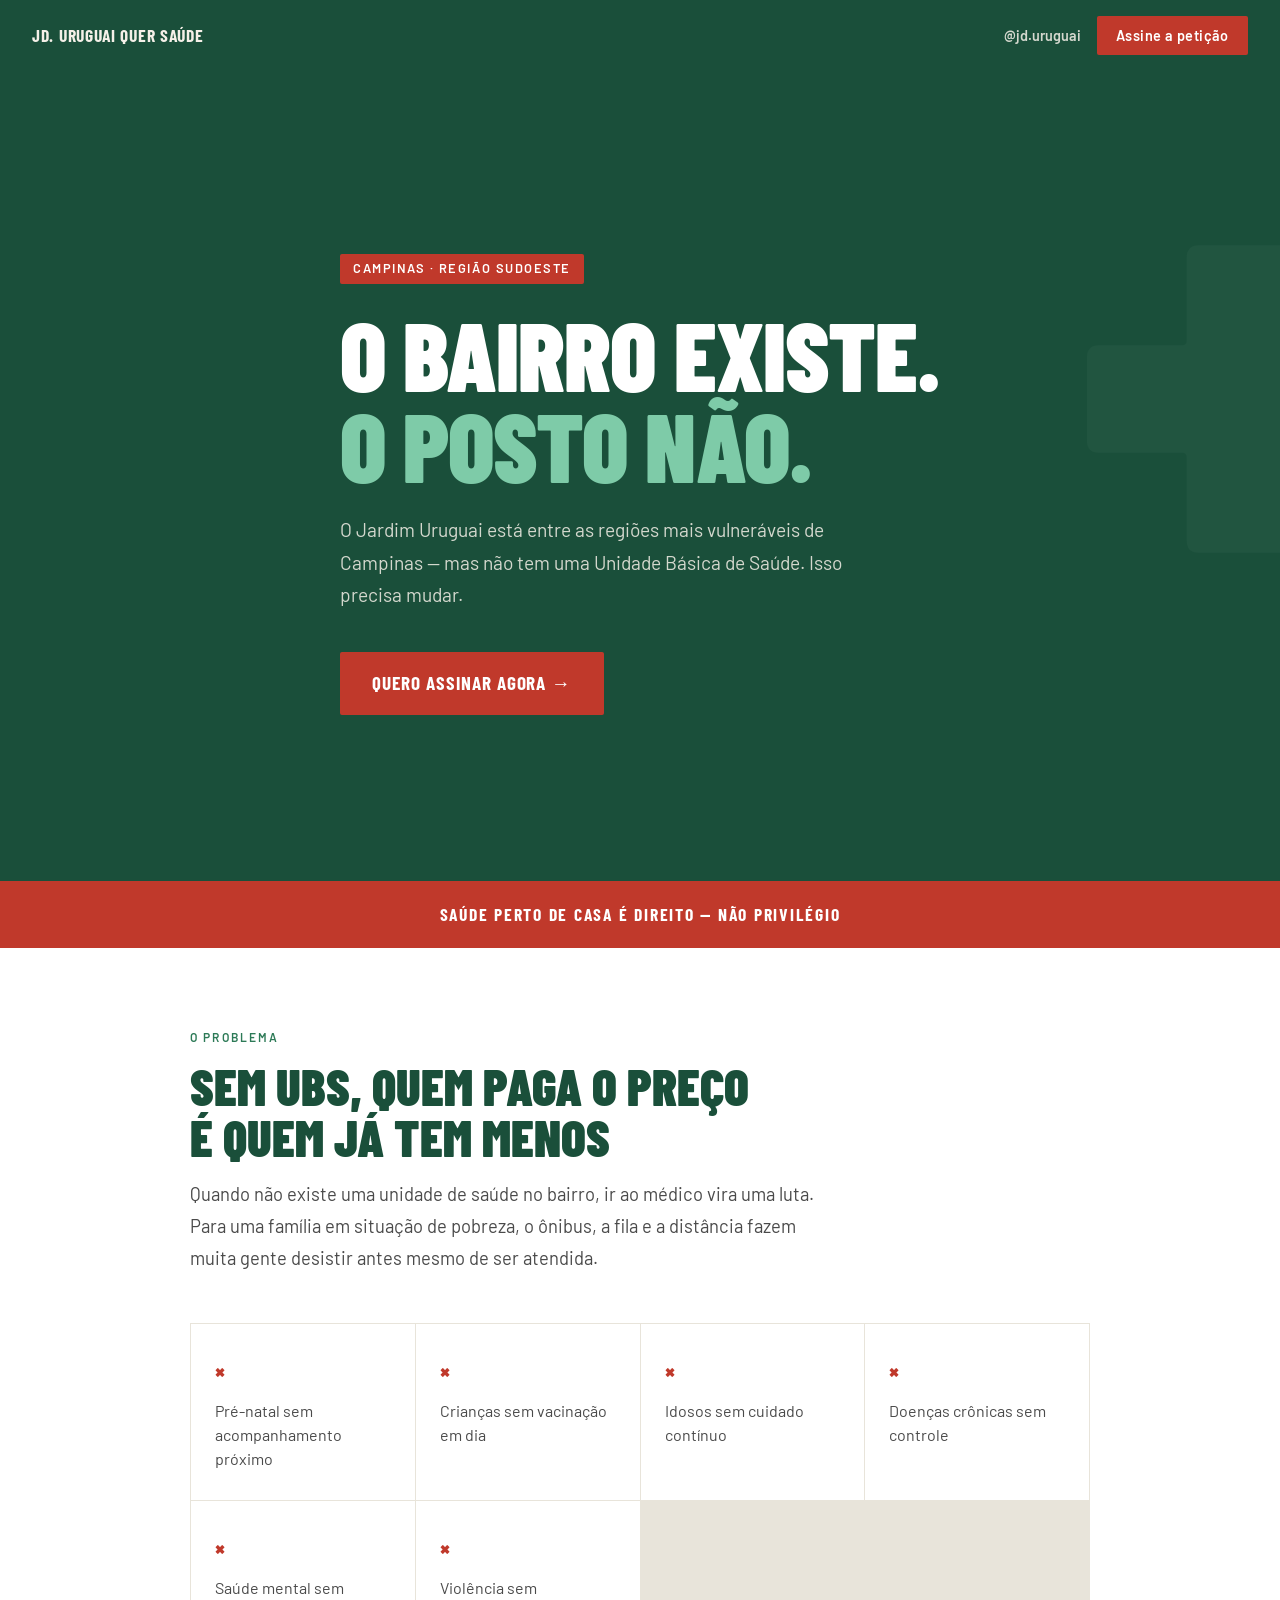
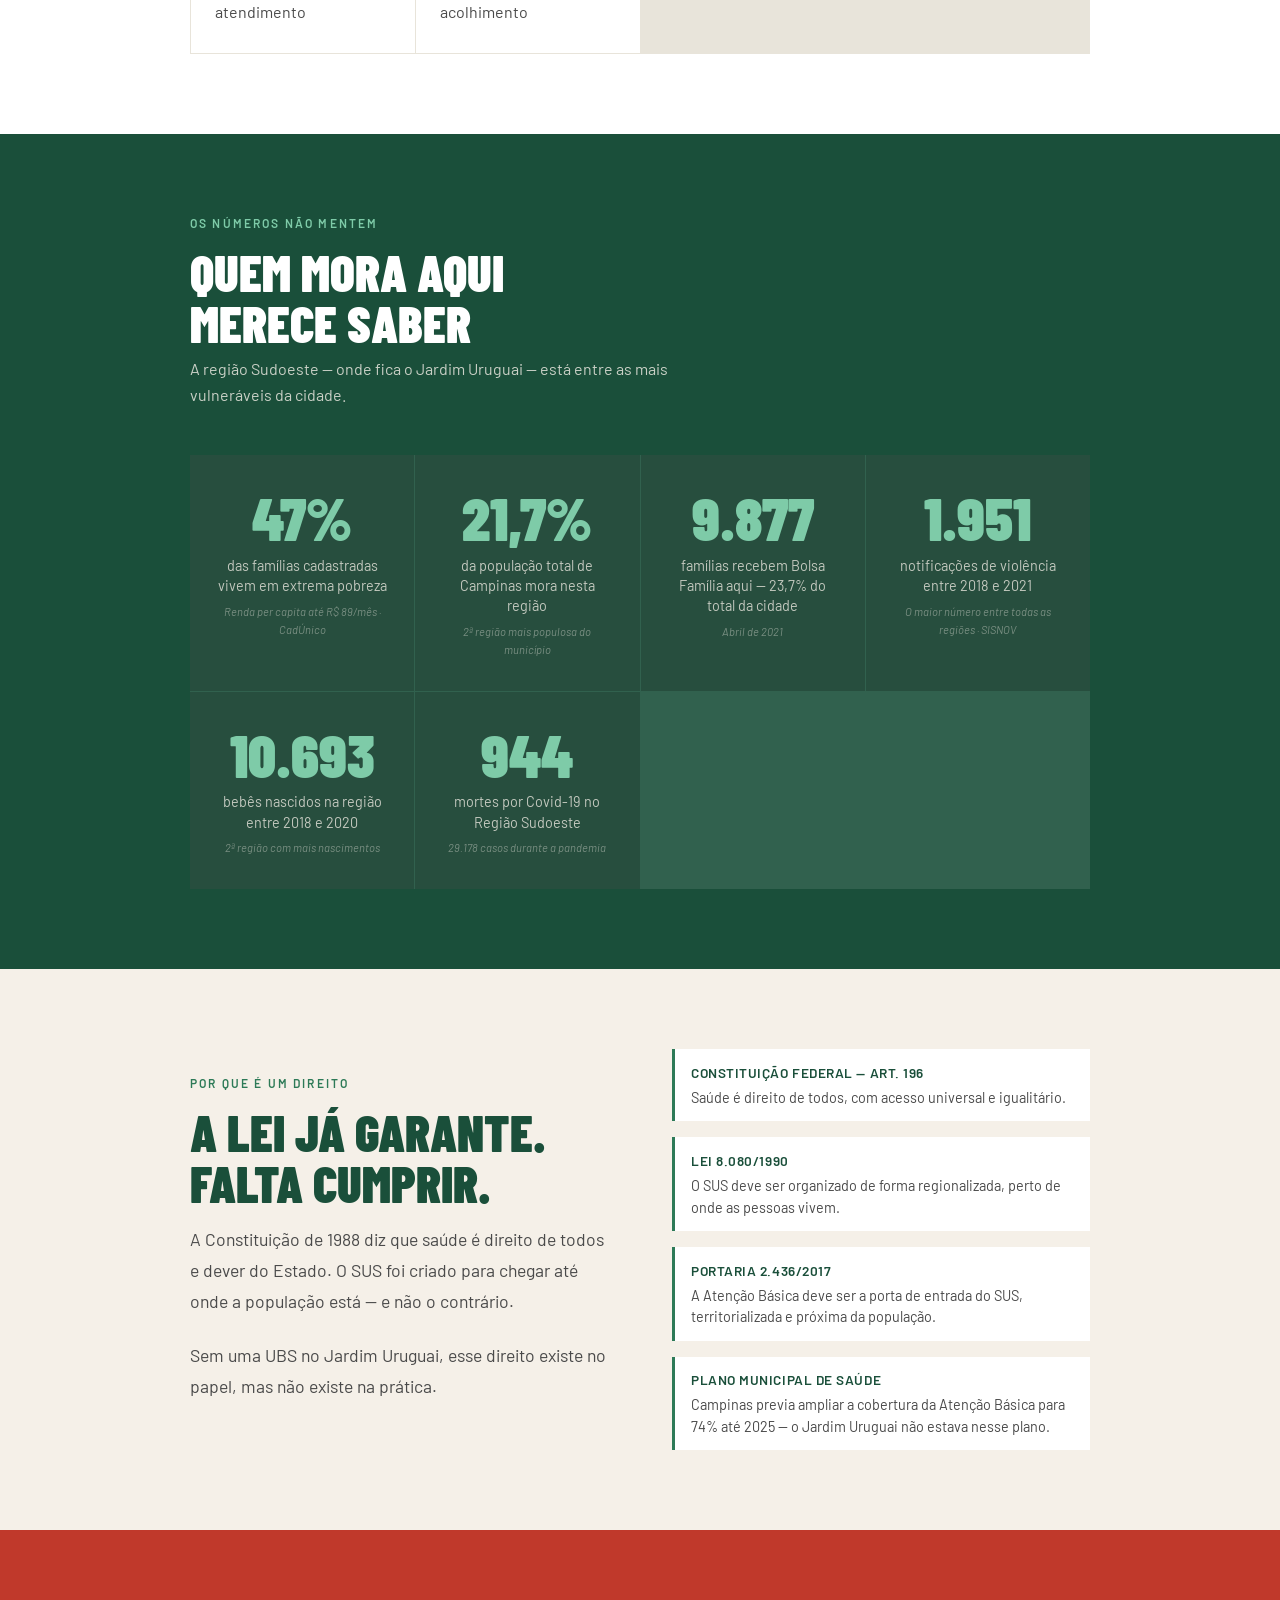
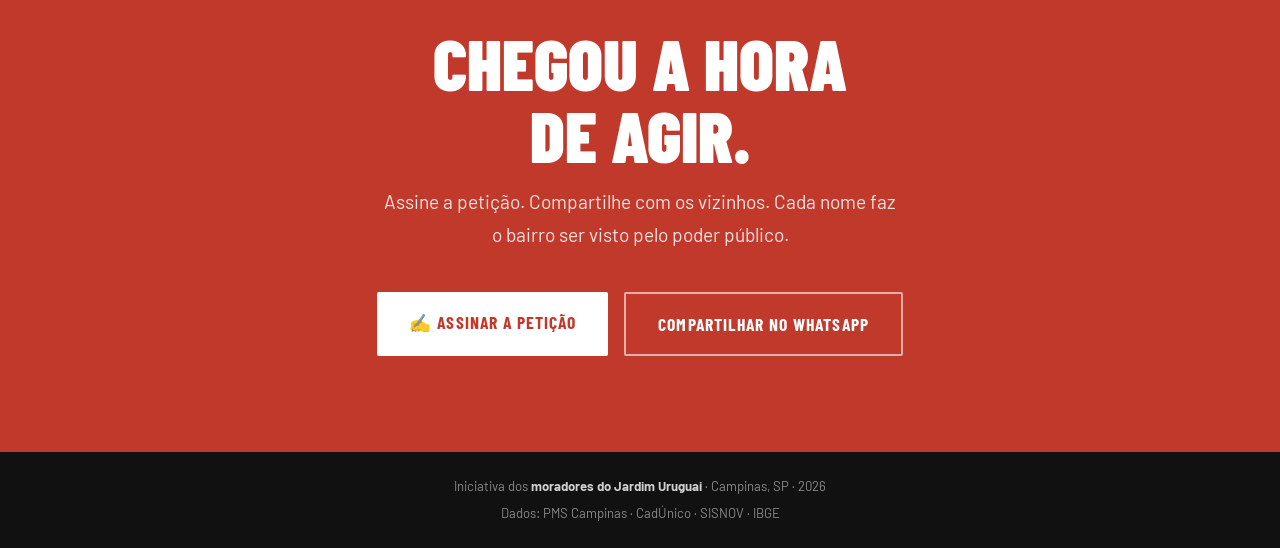
==== commit 7c9194dc: "Update index.html" ====
--- a/index.html
+++ b/index.html
@@ -373,9 +373,6 @@
 
 <nav>
   <span class="logo">Jd. Uruguai quer Saúde</span>
-  <a class="btn-nav" href="https://www.change.org/lutepelojd_uruguai" target="_blank">Assine a petição</a>
-   <span class="logo">Jd. Uruguai quer Saúde</span></nav>
- <nav>
   <div style="display:flex; align-items:center; gap:1rem;">
     <a href="https://www.instagram.com/jd.uruguai/" target="_blank" style="color:var(--creme); font-size:0.9rem; font-weight:600; text-decoration:none; opacity:0.85; transition:opacity 0.2s;" onmouseover="this.style.opacity=1" onmouseout="this.style.opacity=0.85">
       @jd.uruguai
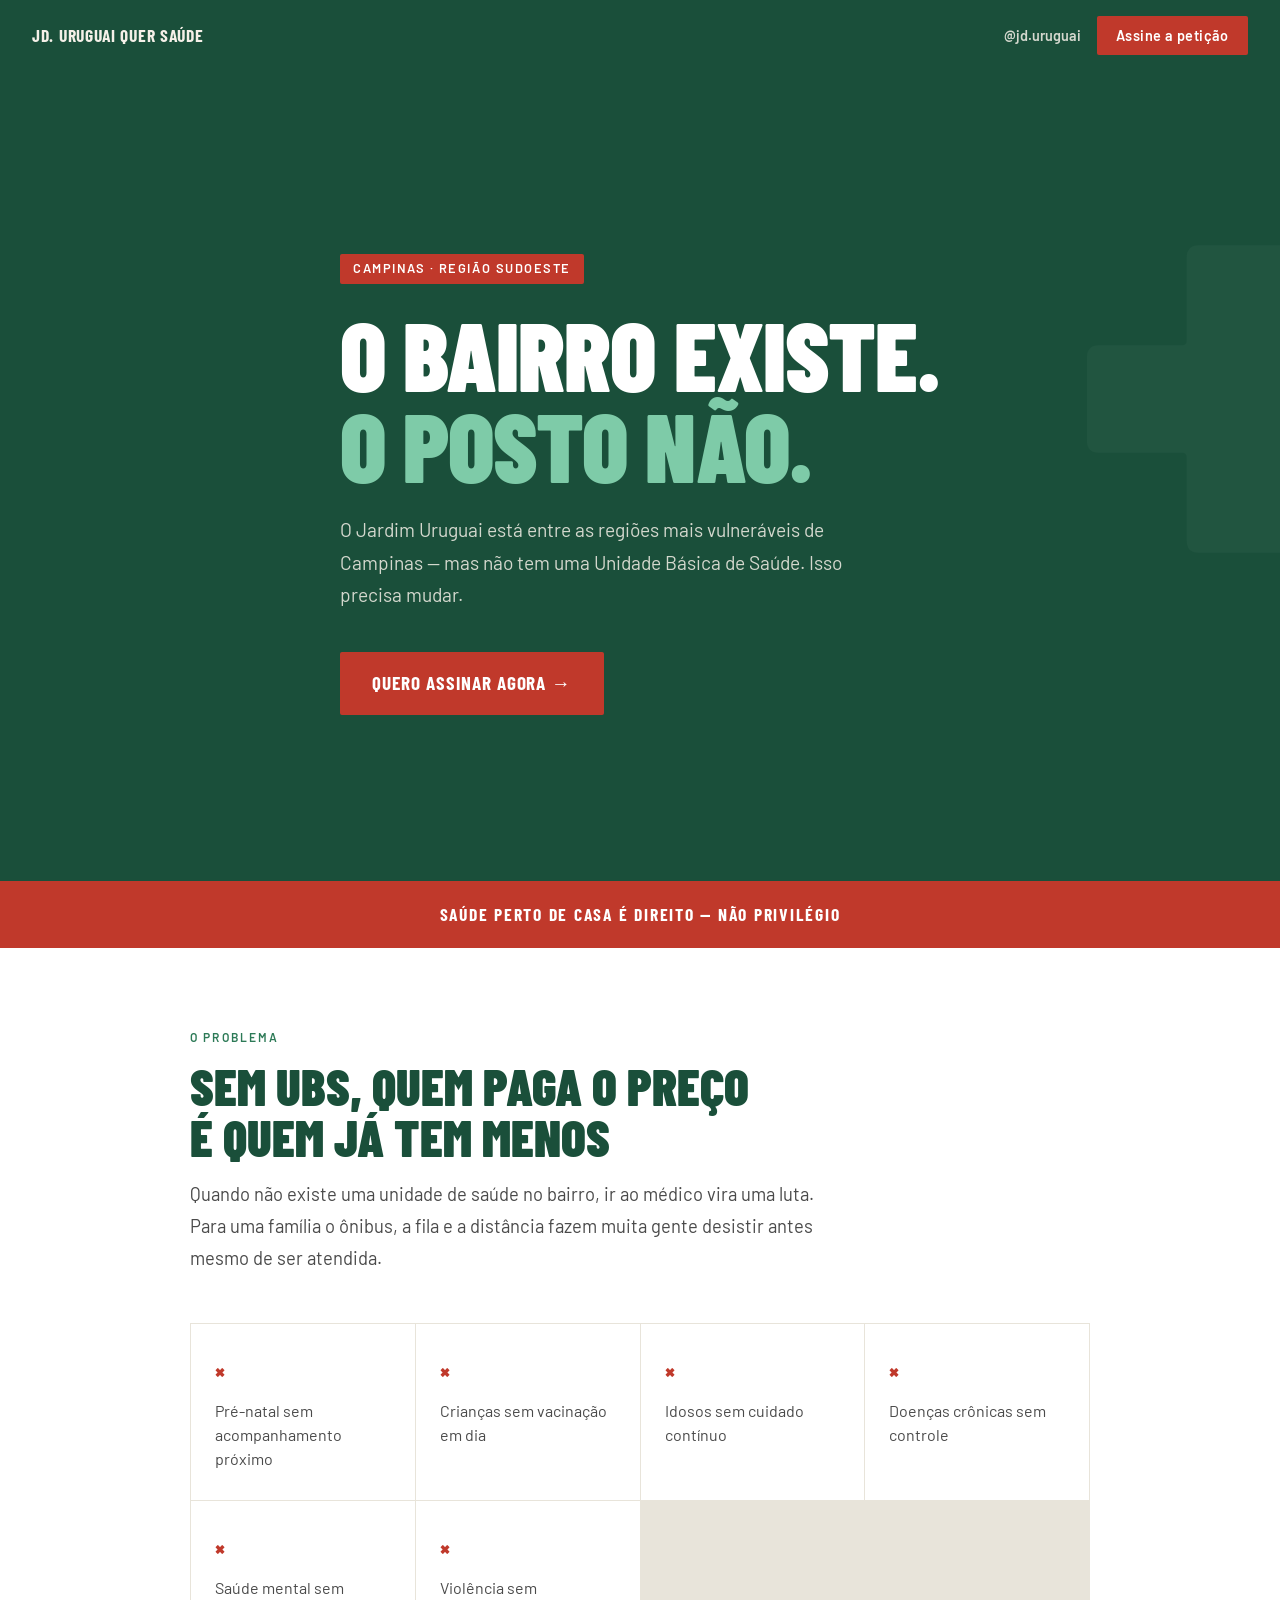
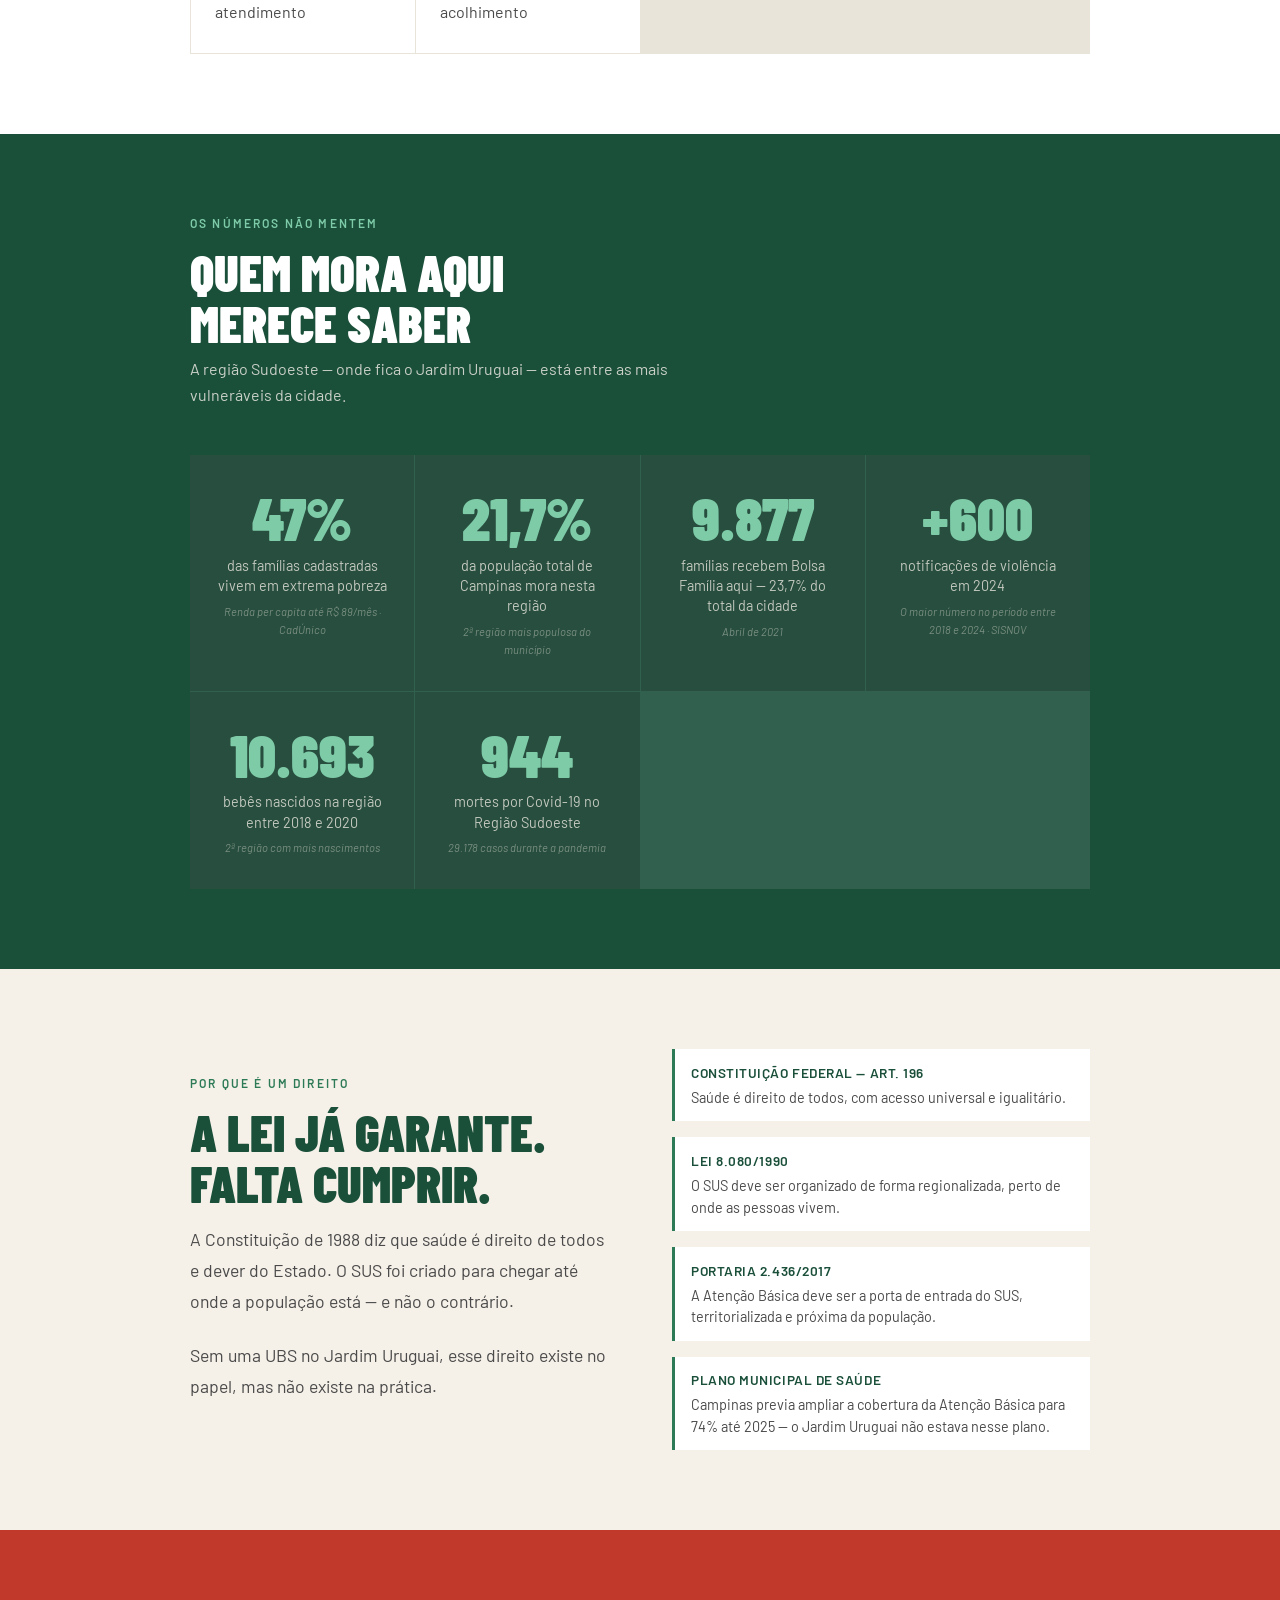
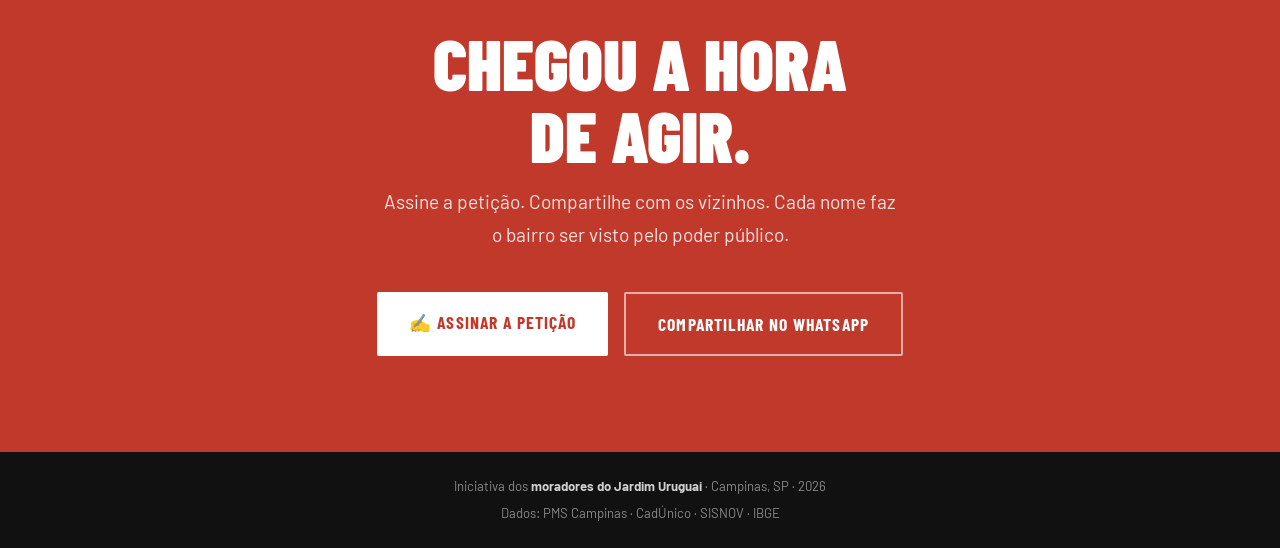
==== commit d1b1b7e8: "Update index.html" ====
--- a/index.html
+++ b/index.html
@@ -408,7 +408,7 @@
     <h2 class="section-title">Sem UBS, quem paga o preço<br>é quem já tem menos</h2>
     <p>
       Quando não existe uma unidade de saúde no bairro, ir ao médico
-      vira uma luta. Para uma família em situação de pobreza, o ônibus,
+      vira uma luta. Para uma família o ônibus,
       a fila e a distância fazem muita gente desistir antes mesmo de ser atendida.
     </p>
     <div class="lista-dores">
@@ -444,9 +444,9 @@
         <p class="stat-fonte">Abril de 2021</p>
       </div>
       <div class="stat-card">
-        <span class="stat-number">1.951</span>
-        <p class="stat-desc">notificações de violência entre 2018 e 2021</p>
-        <p class="stat-fonte">O maior número entre todas as regiões · SISNOV</p>
+        <span class="stat-number">+600</span>
+        <p class="stat-desc">notificações de violência em 2024</p>
+        <p class="stat-fonte">O maior número no período entre 2018 e 2024 · SISNOV</p>
       </div>
       <div class="stat-card">
         <span class="stat-number">10.693</span>
